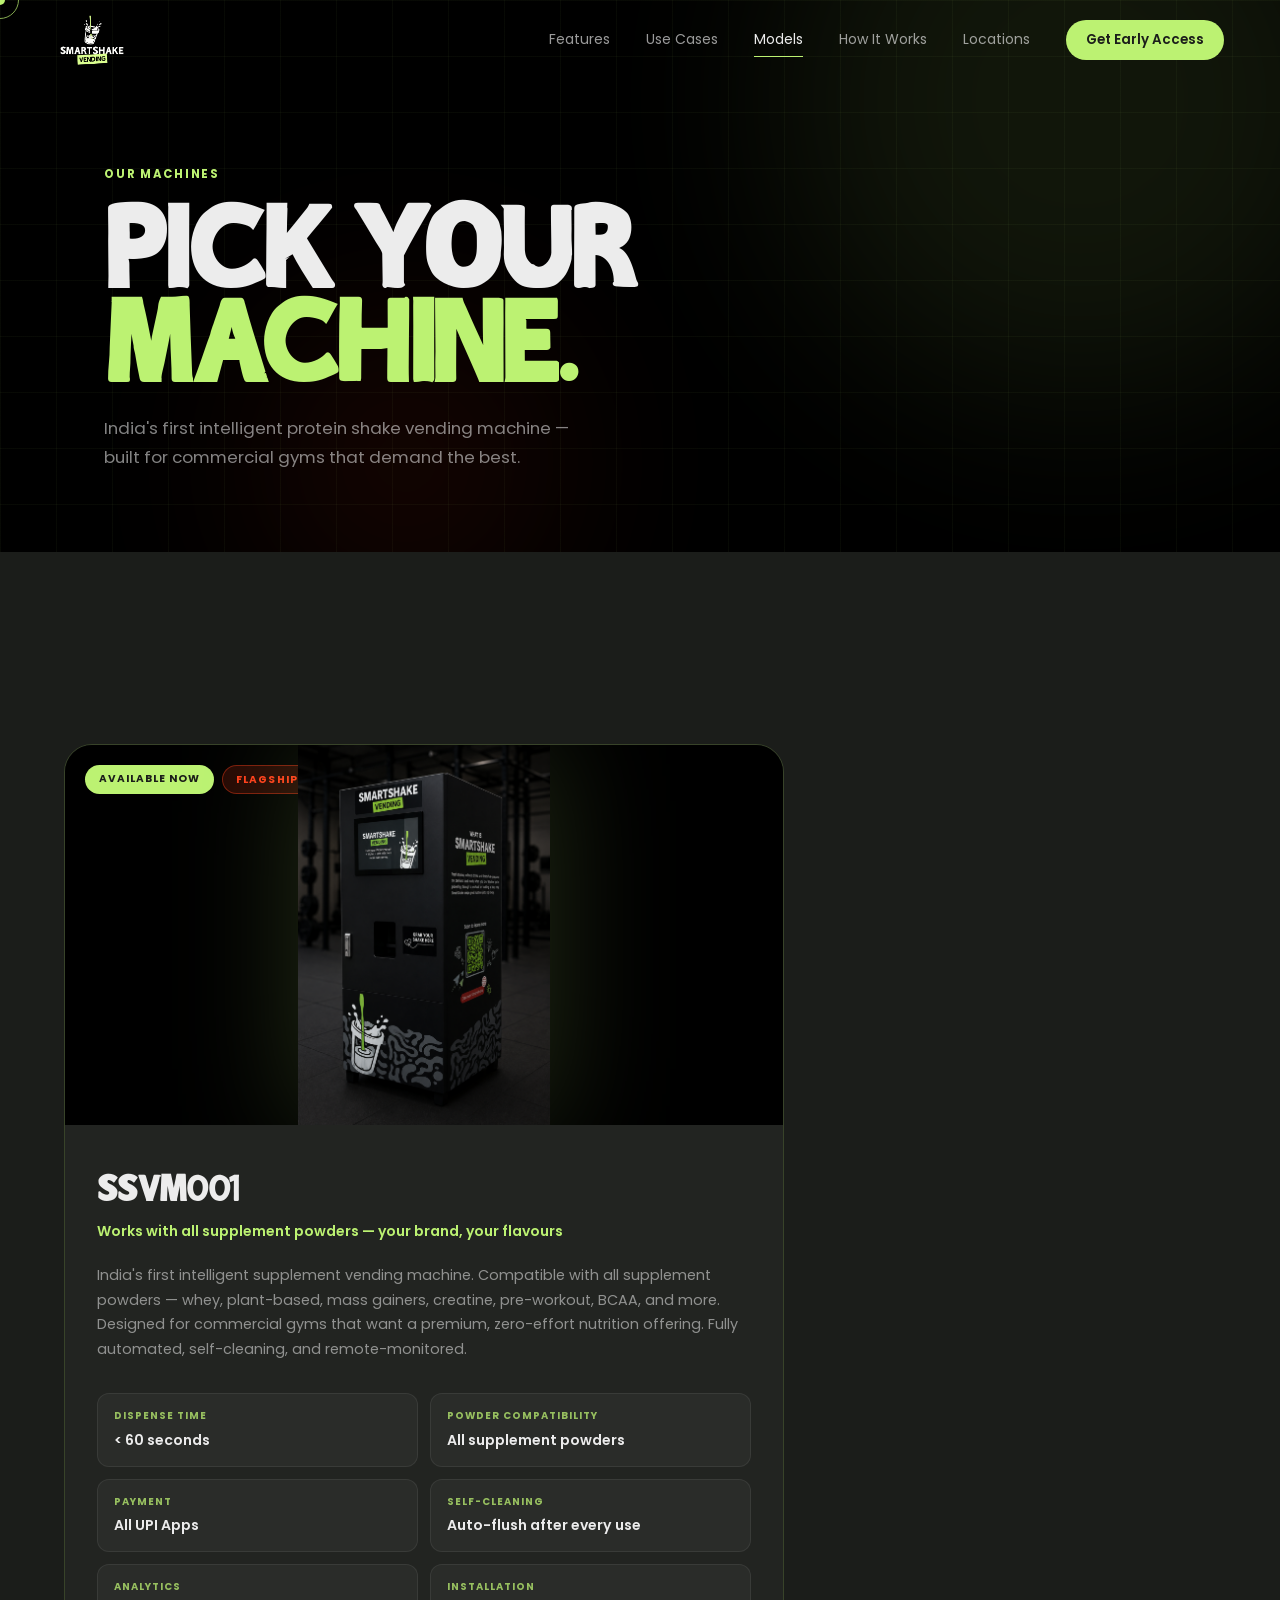
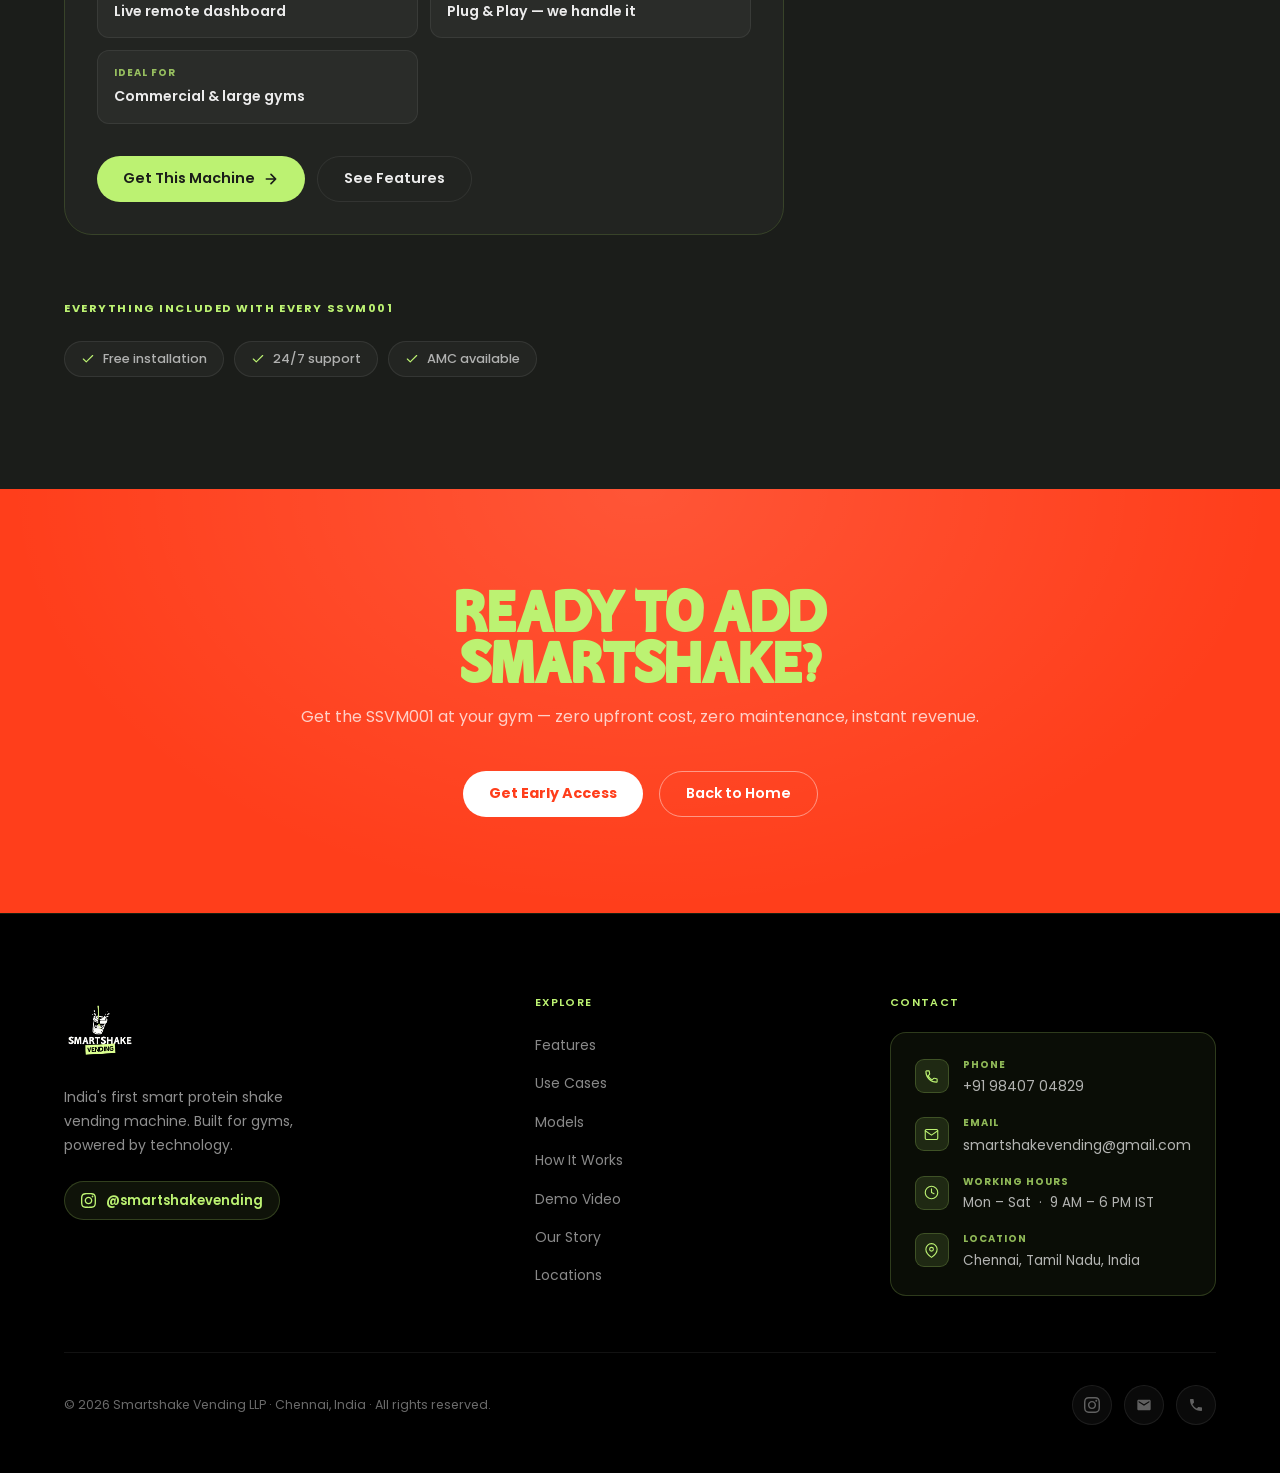
==== models.html @ d25fa091 "Changes: 1. Fixed all â€” errors 2. Added models.html 3. Added robots.txt 4. Added sitemap.xml 5. Ch" ====
<!DOCTYPE html>
<html lang="en">
<head>
  <meta charset="UTF-8">
  <meta name="viewport" content="width=device-width, initial-scale=1.0">

  <!-- ── Primary SEO ── -->
  <title>Protein Shake Vending Machine — SSVM001 | Smartshake Vending</title>
  <meta name="description" content="Meet the SSVM001 — Smartshake Vending's flagship protein shake vending machine. Full-featured, 200+ shakes/day, UPI cashless payment, IoT remote monitoring, built for gyms in India.">
  <meta name="keywords" content="protein shake vending machine India, SSVM001 vending machine, gym vending machine specifications, smart protein dispenser India, whey shake machine for gym, fitness vending machine price India, Smartshake Vending machine, SSVM001 Flagship">
  <meta name="author" content="Smartshake Vending LLP">
  <meta name="robots" content="index, follow">
  <link rel="canonical" href="https://www.smartshakevending.com/models.html">

  <!-- ── Geographic ── -->
  <meta name="geo.region" content="IN-TN">
  <meta name="geo.placename" content="Chennai, Tamil Nadu, India">

  <!-- ── Open Graph ── -->
  <meta property="og:type" content="website">
  <meta property="og:site_name" content="Smartshake Vending">
  <meta property="og:title" content="Protein Shake Vending Machine — SSVM001 | Smartshake Vending">
  <meta property="og:description" content="The SSVM001 — India's smartest protein shake vending machine built for gyms. UPI cashless, 60-second dispense, hygienic sealed system.">
  <meta property="og:url" content="https://www.smartshakevending.com/models.html">
  <meta property="og:image" content="https://www.smartshakevending.com/assets/og-cover.png">
  <meta property="og:locale" content="en_IN">

  <!-- ── Twitter / X Card ── -->
  <meta name="twitter:card" content="summary_large_image">
  <meta name="twitter:title" content="SSVM001 — Protein Shake Vending Machine | Smartshake Vending">
  <meta name="twitter:description" content="SSVM001 — India's smartest protein shake vending machine built for gyms. UPI cashless, 60-second dispense, zero upfront cost.">
  <meta name="twitter:image" content="https://www.smartshakevending.com/assets/og-cover.png">
  <meta name="twitter:site" content="@smartshakevending">

  <!-- ── Structured Data (JSON-LD) ── -->
  <script type="application/ld+json">
  {
    "@context": "https://schema.org",
    "@graph": [
      {
        "@type": "ItemList",
        "name": "Smartshake Vending Machine Models",
        "description": "Protein shake vending machine models available from Smartshake Vending for gyms across India.",
        "url": "https://www.smartshakevending.com/models.html",
        "itemListElement": [
          {
            "@type": "ListItem",
            "position": 1,
            "item": {
              "@type": "Product",
              "name": "SSVM001",
              "description": "India's most advanced protein shake vending machine. Dispenses 200+ fresh whey protein shakes per day in under 60 seconds. Touchscreen interface, UPI & card cashless payment, IoT remote monitoring, hygienic sealed system.",
              "brand": { "@type": "Brand", "name": "Smartshake Vending" },
              "category": "Gym Vending Machine",
              "offers": {
                "@type": "Offer",
                "availability": "https://schema.org/PreOrder",
                "areaServed": "IN"
              }
            }
          }
        ]
      },
      {
        "@type": "BreadcrumbList",
        "itemListElement": [
          {
            "@type": "ListItem",
            "position": 1,
            "name": "Home",
            "item": "https://www.smartshakevending.com/"
          },
          {
            "@type": "ListItem",
            "position": 2,
            "name": "Models",
            "item": "https://www.smartshakevending.com/models.html"
          }
        ]
      }
    ]
  }
  </script>

  <link rel="preconnect" href="https://fonts.googleapis.com">
  <link rel="preconnect" href="https://fonts.gstatic.com" crossorigin>
  <link href="https://fonts.googleapis.com/css2?family=Poppins:wght@400;600;700&display=swap" rel="stylesheet">

  <style>
    /* =========================================================
       TOKENS (same as index.html)
    ========================================================= */
    :root {
      --lime:     #bcf272;
      --lime-dk:  #83cd1d;
      --red:      #ff3e1b;
      --dark:     #1b1d1a;
      --black:    #000000;
      --light:    #ececec;
      --muted:    rgba(236,236,236,.55);
      --bdr:      rgba(255,255,255,.08);
      --bdr-lime: rgba(188,242,114,.18);
      --ease-out: cubic-bezier(0.16,1,0.3,1);
      --nav-h:    80px;
    }

    /* =========================================================
       RESET
    ========================================================= */
    *,*::before,*::after{margin:0;padding:0;box-sizing:border-box}
    html{scroll-behavior:smooth}
    body{
      background:var(--dark);color:var(--light);
      font-family:'Poppins',sans-serif;font-size:16px;line-height:1.65;
      overflow-x:hidden;-webkit-font-smoothing:antialiased;
    }
    @media(pointer:fine){body,a,button,[role="button"]{cursor:none}}
    img,video{display:block;max-width:100%}
    a{color:inherit;text-decoration:none}
    button{font-family:inherit;border:none}
    p{color:var(--muted);font-size:.95rem;line-height:1.7}

    @font-face{
      font-family:'Devotte';
      src:local('Devotte'),url('assets/Devotte.ttf') format('truetype');
      font-weight:normal;font-style:normal;font-display:swap;
    }

    /* =========================================================
       UTILITIES
    ========================================================= */
    .sr-only{position:absolute;width:1px;height:1px;padding:0;margin:-1px;overflow:hidden;clip:rect(0,0,0,0);white-space:nowrap;border:0}
    .wrap{max-width:1200px;margin:0 auto}
    .eyebrow{display:inline-block;font-size:.72rem;font-weight:700;letter-spacing:.16em;text-transform:uppercase;color:var(--lime);margin-bottom:.875rem}
    .h-hero{font-family:'Devotte','Poppins',sans-serif;font-size:clamp(3.5rem,8vw,7rem);font-weight:900;text-transform:uppercase;line-height:.92;letter-spacing:-.025em;margin-bottom:1.75rem}
    .h-section{font-family:'Devotte','Poppins',sans-serif;font-size:clamp(2rem,4vw,3.5rem);font-weight:900;text-transform:uppercase;line-height:1.0;letter-spacing:-.02em}

    /* =========================================================
       CURSOR
    ========================================================= */
    .c-dot,.c-ring{position:fixed;border-radius:50%;pointer-events:none;z-index:9999;will-change:transform}
    .c-dot{width:10px;height:10px;top:-5px;left:-5px;background:var(--lime);transition:width .2s,height .2s}
    .c-ring{width:38px;height:38px;top:-19px;left:-19px;border:1.5px solid var(--lime);opacity:.7;transition:width .3s var(--ease-out),height .3s var(--ease-out),border-color .3s}
    body.c-hover .c-dot{width:6px;height:6px}
    body.c-hover .c-ring{width:52px;height:52px;border-color:var(--red)}
    @media(pointer:coarse){.c-dot,.c-ring{display:none}}

    /* =========================================================
       BUTTONS
    ========================================================= */
    .btn{display:inline-flex;align-items:center;justify-content:center;gap:.5rem;min-height:44px;padding:.65rem 1.625rem;border-radius:100px;font-family:inherit;font-size:.9rem;font-weight:600;transition:all .25s var(--ease-out);white-space:nowrap}
    .btn-lime{background:var(--lime);color:var(--dark)}
    .btn-lime:hover{background:var(--lime-dk);transform:translateY(-2px);box-shadow:0 8px 28px rgba(188,242,114,.28)}
    .btn-outline{background:transparent;color:var(--light);border:1px solid var(--bdr)}
    .btn-outline:hover{border-color:var(--lime);color:var(--lime)}

    /* =========================================================
       SKIP LINK
    ========================================================= */
    .skip-link{position:fixed;top:-100px;left:1rem;z-index:10000;background:var(--lime);color:var(--dark);padding:.5rem 1rem;border-radius:100px;font-weight:600;transition:top .3s}
    .skip-link:focus{top:1rem}

    /* =========================================================
       NAV
    ========================================================= */
    .nav{position:fixed;inset:0 0 auto 0;z-index:1000;height:var(--nav-h);padding:0 3.5rem;display:flex;align-items:center;justify-content:space-between;transition:background .4s,border-color .4s;border-bottom:1px solid transparent}
    .nav.scrolled{background:rgba(27,29,26,.92);backdrop-filter:blur(24px);-webkit-backdrop-filter:blur(24px);border-color:var(--bdr)}
    .nav-logo{display:flex;align-items:center}
    .nav-logo img{height:72px;width:auto;mix-blend-mode:screen;filter:brightness(1.1)}
    .nav-links{display:flex;align-items:center;gap:2.25rem;list-style:none}
    .nav-links a{font-size:.875rem;font-weight:400;color:rgba(236,236,236,.65);padding:.5rem 0;position:relative;transition:color .25s}
    .nav-links a::after{content:'';position:absolute;bottom:0;left:0;right:0;height:1px;background:var(--lime);transform:scaleX(0);transform-origin:left;transition:transform .25s var(--ease-out)}
    .nav-links a:hover,.nav-links a.active{color:var(--light)}
    .nav-links a:hover::after,.nav-links a.active::after{transform:scaleX(1)}

    /* =========================================================
       HERO
    ========================================================= */
    .models-hero{
      min-height:52vh;padding-top:var(--nav-h);
      background:var(--black);
      position:relative;overflow:hidden;
      display:flex;align-items:center;
    }
    .models-hero::before{
      content:'';position:absolute;inset:0;pointer-events:none;
      background-image:
        linear-gradient(rgba(188,242,114,.04) 1px,transparent 1px),
        linear-gradient(90deg,rgba(188,242,114,.04) 1px,transparent 1px);
      background-size:56px 56px;
    }
    .mhero-blob{
      position:absolute;border-radius:50%;filter:blur(100px);opacity:.09;pointer-events:none;
    }
    .mhero-blob-1{width:600px;height:600px;background:var(--lime);top:-200px;right:-100px}
    .mhero-blob-2{width:300px;height:300px;background:var(--red);bottom:-60px;left:20%}
    .mhero-inner{
      position:relative;z-index:2;max-width:1200px;margin:0 auto;width:100%;
      padding:5rem 4rem;
    }
    .mhero-inner .h-hero .l1{color:var(--light);display:block}
    .mhero-inner .h-hero .l2{color:var(--lime);display:block}
    .mhero-sub{font-size:1.05rem;color:var(--muted);max-width:480px;margin-top:1rem}

    /* =========================================================
       MODELS GRID
    ========================================================= */
    .s-models{background:var(--dark);padding:7rem 4rem}
    .models-grid{
      display:grid;grid-template-columns:1fr;
      gap:2rem;margin-top:5rem;align-items:start;
      max-width:720px;
    }

    /* ── Active model card ── */
    .model-card{
      border-radius:28px;overflow:hidden;
      border:1px solid var(--bdr-lime);
      transition:transform .35s var(--ease-out),box-shadow .35s;
      will-change:transform;
    }
    .model-card:hover{transform:translateY(-8px);box-shadow:0 32px 80px rgba(0,0,0,.55)}

    .model-card-img{
      background:var(--black);
      display:flex;align-items:flex-end;justify-content:center;
      height:380px;overflow:hidden;position:relative;
    }
    .model-card-img img{
      height:100%;width:auto;object-fit:contain;
      filter:drop-shadow(0 0 60px rgba(188,242,114,.18));
    }
    .model-card-badge-wrap{
      position:absolute;top:1.25rem;left:1.25rem;
      display:flex;gap:.5rem;flex-wrap:wrap;
    }
    .mc-badge{
      font-size:.65rem;font-weight:700;letter-spacing:.1em;text-transform:uppercase;
      border-radius:100px;padding:.3rem .85rem;
    }
    .mc-badge-live{background:var(--lime);color:var(--dark)}
    .mc-badge-flagship{background:rgba(255,62,27,.15);border:1px solid rgba(255,62,27,.4);color:var(--red)}

    .model-card-body{background:rgba(255,255,255,.03);padding:2.25rem 2rem 2rem}
    .model-name{font-family:'Devotte','Poppins',sans-serif;font-size:2rem;font-weight:900;text-transform:uppercase;letter-spacing:-.02em;color:var(--light);margin-bottom:.4rem}
    .model-tagline{font-size:.875rem;color:var(--lime);font-weight:600;margin-bottom:1.25rem}
    .model-desc{font-size:.9rem;color:var(--muted);line-height:1.7;margin-bottom:2rem}

    .spec-grid{display:grid;grid-template-columns:1fr 1fr;gap:.75rem;margin-bottom:2rem}
    .spec-item{
      background:rgba(255,255,255,.04);border:1px solid rgba(255,255,255,.07);
      border-radius:12px;padding:.875rem 1rem;
    }
    .spec-label{font-size:.62rem;font-weight:700;letter-spacing:.1em;text-transform:uppercase;color:var(--lime);margin-bottom:.25rem;opacity:.75}
    .spec-val{font-size:.88rem;font-weight:600;color:var(--light)}

    .model-card-cta{display:flex;gap:.75rem;flex-wrap:wrap}

    /* ── Coming Soon card ── */
    .model-card-soon{
      border-radius:28px;overflow:hidden;
      border:1px solid rgba(255,255,255,.07);
      position:relative;
    }
    .model-card-soon::before{
      content:'COMING SOON';
      position:absolute;top:50%;left:50%;
      transform:translate(-50%,-50%) rotate(-12deg);
      font-family:'Devotte','Poppins',sans-serif;
      font-size:clamp(1.8rem,4vw,3rem);
      font-weight:900;text-transform:uppercase;
      letter-spacing:.08em;
      color:var(--lime);
      opacity:.22;
      pointer-events:none;
      z-index:2;
      white-space:nowrap;
    }

    .model-card-soon .model-card-img{
      background:var(--black);
      filter:grayscale(.85) brightness(.5);
      opacity:.55;
    }
    .model-card-soon .model-card-body{
      background:rgba(0,0,0,.5);
      backdrop-filter:blur(0);
      filter:brightness(.7);
    }

    .soon-pill{
      display:inline-flex;align-items:center;gap:.5rem;
      background:rgba(188,242,114,.06);border:1px solid rgba(188,242,114,.15);
      border-radius:100px;padding:.35rem 1rem;
      font-size:.72rem;font-weight:700;letter-spacing:.1em;text-transform:uppercase;
      color:var(--lime);margin-bottom:1.25rem;
    }
    .soon-dot{width:6px;height:6px;border-radius:50%;background:var(--lime);animation:bdPulse 2s ease-in-out infinite}
    @keyframes bdPulse{0%,100%{opacity:1;transform:scale(1)}50%{opacity:.3;transform:scale(1.6)}}

    /* ── Feature pills row under grid ── */
    .model-features{margin-top:4rem}
    .model-features-hd{font-size:.7rem;font-weight:700;letter-spacing:.14em;text-transform:uppercase;color:var(--lime);margin-bottom:1.5rem}
    .feature-pills{display:flex;flex-wrap:wrap;gap:.625rem}
    .fpill{
      display:inline-flex;align-items:center;gap:.5rem;
      background:rgba(255,255,255,.04);border:1px solid rgba(255,255,255,.08);
      border-radius:100px;padding:.4rem 1rem;
      font-size:.8rem;color:rgba(236,236,236,.7);font-weight:500;
    }
    .fpill svg{width:14px;height:14px;stroke:var(--lime);fill:none;stroke-width:2;stroke-linecap:round;stroke-linejoin:round;flex-shrink:0}

    /* =========================================================
       COMPARISON TABLE
    ========================================================= */
    .s-compare{background:var(--black);padding:7rem 4rem}
    .compare-hd{margin-bottom:4rem}
    .compare-hd .h-section{margin-top:.5rem;margin-bottom:1rem}

    .compare-table{width:100%;border-collapse:collapse}
    .compare-table th,.compare-table td{
      padding:1.1rem 1.5rem;text-align:left;
      border-bottom:1px solid rgba(255,255,255,.06);
      font-size:.875rem;
    }
    .compare-table thead th{
      font-size:.65rem;font-weight:700;letter-spacing:.12em;text-transform:uppercase;
      color:rgba(236,236,236,.35);padding-bottom:1rem;
    }
    .compare-table thead th:first-child{color:rgba(236,236,236,.35)}
    .compare-table thead th.th-ssvm{color:var(--lime)}
    .compare-table thead th.th-soon{color:rgba(236,236,236,.22)}
    .compare-table tbody td:first-child{color:rgba(236,236,236,.5);font-weight:500}
    .compare-table tbody td.td-ssvm{color:var(--light);font-weight:600}
    .compare-table tbody td.td-soon{color:rgba(236,236,236,.25);font-style:italic}
    .compare-table tbody tr:last-child td{border-bottom:none}
    .check-icon{color:var(--lime);display:inline-flex;vertical-align:middle}
    .check-icon svg{width:16px;height:16px;stroke:currentColor;fill:none;stroke-width:2.5;stroke-linecap:round;stroke-linejoin:round}
    .dash{color:rgba(236,236,236,.2)}

    /* =========================================================
       CTA STRIP
    ========================================================= */
    .s-cta-strip{
      background:var(--red);padding:6rem 4rem;text-align:center;
      position:relative;overflow:hidden;
    }
    .s-cta-strip::before{content:'';position:absolute;inset:0;background:radial-gradient(ellipse at 50% 0%,rgba(255,255,255,.12),transparent 70%);pointer-events:none}
    .s-cta-strip .h-section{color:var(--lime);margin-bottom:1rem;position:relative}
    .s-cta-strip p{font-size:1rem;color:rgba(255,255,255,.75);margin-bottom:2.5rem;position:relative}
    .cta-actions{display:flex;gap:1rem;justify-content:center;flex-wrap:wrap;position:relative}
    .btn-white{background:#fff;color:var(--red);font-weight:700}
    .btn-white:hover{background:var(--lime);color:var(--dark);transform:translateY(-2px);box-shadow:0 8px 28px rgba(0,0,0,.25)}
    .btn-outline-white{background:transparent;color:#fff;border:1.5px solid rgba(255,255,255,.45)}
    .btn-outline-white:hover{border-color:#fff;background:rgba(255,255,255,.08)}

    /* =========================================================
       FOOTER
    ========================================================= */
    footer{background:var(--black);padding:5rem 4rem 3rem;border-top:1px solid rgba(188,242,114,.12)}
    .footer-top{display:grid;grid-template-columns:1.4fr 1fr 1fr;gap:4rem;padding-bottom:3.5rem;border-bottom:1px solid rgba(255,255,255,.07);max-width:1200px;margin:0 auto}
    .ft-brand img{height:72px;margin-bottom:1.25rem;mix-blend-mode:screen;filter:brightness(1.1)}
    .ft-brand p{font-size:.875rem;color:rgba(236,236,236,.6);line-height:1.7;max-width:260px;margin:0 0 1.5rem}
    .ft-instagram{display:inline-flex;align-items:center;gap:.625rem;background:rgba(188,242,114,.08);border:1px solid rgba(188,242,114,.2);border-radius:100px;padding:.45rem 1rem;font-size:.82rem;font-weight:600;color:var(--lime);transition:background .25s,border-color .25s;width:fit-content}
    .ft-instagram:hover{background:rgba(188,242,114,.15);border-color:var(--lime)}
    .ft-instagram svg{width:15px;height:15px;fill:var(--lime);flex-shrink:0}
    .ft-col h4{font-size:.68rem;font-weight:600;letter-spacing:.12em;text-transform:uppercase;color:var(--lime);margin-bottom:1.25rem}
    .ft-col ul{list-style:none;display:flex;flex-direction:column;gap:.75rem}
    .ft-col a{font-size:.875rem;color:rgba(236,236,236,.58);transition:color .25s}
    .ft-col a:hover{color:var(--lime)}
    .ft-contact-block{background:rgba(188,242,114,.05);border:1px solid rgba(188,242,114,.2);border-radius:16px;padding:1.5rem;display:flex;flex-direction:column;gap:1.125rem}
    .ft-contact-row{display:flex;align-items:flex-start;gap:.875rem}
    .ft-contact-icon{width:34px;height:34px;min-width:34px;border-radius:9px;background:rgba(188,242,114,.12);border:1px solid rgba(188,242,114,.2);display:flex;align-items:center;justify-content:center;color:var(--lime);margin-top:2px;flex-shrink:0}
    .ft-contact-icon svg{width:15px;height:15px;stroke:currentColor;fill:none;stroke-width:1.75;stroke-linecap:round;stroke-linejoin:round}
    .ft-contact-label{font-size:.62rem;font-weight:700;letter-spacing:.1em;text-transform:uppercase;color:var(--lime);margin-bottom:.15rem;opacity:.75}
    .ft-contact-val{font-size:.84rem;color:rgba(236,236,236,.75);line-height:1.5;margin:0}
    .ft-contact-val a{color:rgba(236,236,236,.75);transition:color .2s}
    .ft-contact-val a:hover{color:var(--lime)}
    .footer-btm{padding-top:2rem;display:flex;justify-content:space-between;align-items:center;gap:1rem;max-width:1200px;margin:0 auto}
    .ft-copy{font-size:.78rem;color:rgba(236,236,236,.45)}
    .socials{display:flex;gap:.75rem}
    .soc-btn{width:40px;height:40px;border-radius:50%;background:rgba(255,255,255,.04);border:1px solid rgba(255,255,255,.08);display:flex;align-items:center;justify-content:center;color:rgba(236,236,236,.38);transition:all .25s}
    .soc-btn:hover{background:var(--lime);color:var(--dark);border-color:var(--lime)}
    .soc-btn svg{width:16px;height:16px;fill:currentColor}

    /* =========================================================
       SCROLL REVEAL
    ========================================================= */
    .reveal{opacity:0;transform:translateY(32px);transition:opacity .65s var(--ease-out),transform .65s var(--ease-out)}
    .reveal.vis{opacity:1;transform:translateY(0)}
    @media(prefers-reduced-motion:reduce){*{animation-duration:.01ms!important;transition-duration:.01ms!important}.reveal{transition:none}}

    /* =========================================================
       RESPONSIVE
    ========================================================= */
    @media(max-width:1100px){
      .nav{padding:0 2rem}
      .mhero-inner,.s-models,.s-compare,.s-cta-strip,footer{padding-left:2rem;padding-right:2rem}
      .footer-top{grid-template-columns:1fr 1fr}
    }
    @media(max-width:900px){
      .models-grid{grid-template-columns:1fr}
      .compare-table{display:block;overflow-x:auto}
    }
    @media(max-width:768px){
      :root{--nav-h:68px}
      .nav-links{display:none}
      .mhero-inner,.s-models,.s-compare,.s-cta-strip{padding:5rem 1.5rem}
      footer{padding:4rem 1.5rem 2.5rem}
      .footer-top{grid-template-columns:1fr}
      .footer-btm{flex-direction:column;align-items:flex-start;gap:1.5rem}
      .spec-grid{grid-template-columns:1fr}
      .model-card-img{height:280px}
    }
  </style>
</head>
<body>

  <a href="#main" class="skip-link">Skip to main content</a>
  <div class="c-dot" id="cDot" aria-hidden="true"></div>
  <div class="c-ring" id="cRing" aria-hidden="true"></div>

  <!-- NAV -->
  <header>
    <nav class="nav" id="nav" aria-label="Main navigation">
      <a href="index.html" class="nav-logo" aria-label="Smartshake Vending home">
        <img src="assets/logo2.png" alt="Smartshake Vending">
      </a>
      <ul class="nav-links">
        <li><a href="index.html#features">Features</a></li>
        <li><a href="index.html#usecases">Use Cases</a></li>
        <li><a href="models.html" class="active">Models</a></li>
        <li><a href="index.html#how">How It Works</a></li>
        <li><a href="index.html#locations">Locations</a></li>
        <li>
          <a href="index.html#contact">
            <button class="btn btn-lime" style="font-size:.84rem;padding:.5rem 1.25rem;min-height:40px">Get Early Access</button>
          </a>
        </li>
      </ul>
    </nav>
  </header>

  <main id="main">

    <!-- HERO -->
    <section class="models-hero" aria-label="Models hero">
      <div class="mhero-blob mhero-blob-1" aria-hidden="true"></div>
      <div class="mhero-blob mhero-blob-2" aria-hidden="true"></div>
      <div class="mhero-inner">
        <span class="eyebrow">Our Machines</span>
        <h1 class="h-hero">
          <span class="l1">PICK YOUR</span>
          <span class="l2">MACHINE.</span>
        </h1>
        <p class="mhero-sub">India's first intelligent protein shake vending machine — built for commercial gyms that demand the best.</p>
      </div>
    </section>

    <!-- MODELS GRID -->
    <section class="s-models" id="models" aria-label="Product models">
      <div class="wrap">
        <div class="models-grid">

          <!-- ── SSVM001 — Flagship ── -->
          <article class="model-card reveal" aria-label="SSVM001 Flagship model">
            <div class="model-card-img">
              <div class="model-card-badge-wrap">
                <span class="mc-badge mc-badge-live">Available Now</span>
                <span class="mc-badge mc-badge-flagship">Flagship</span>
              </div>
              <img src="assets/machine.png" alt="SSVM001 Smartshake Vending Machine">
            </div>
            <div class="model-card-body">
              <div class="model-name">SSVM001</div>
              <div class="model-tagline">Works with all supplement powders — your brand, your flavours</div>
              <p class="model-desc">
                India's first intelligent supplement vending machine. Compatible with all supplement powders — whey, plant-based, mass gainers, creatine, pre-workout, BCAA, and more. Designed for commercial gyms that want a premium, zero-effort nutrition offering. Fully automated, self-cleaning, and remote-monitored.
              </p>

              <div class="spec-grid">
                <div class="spec-item">
                  <div class="spec-label">Dispense Time</div>
                  <div class="spec-val">&lt; 60 seconds</div>
                </div>
                <div class="spec-item">
                  <div class="spec-label">Powder Compatibility</div>
                  <div class="spec-val">All supplement powders</div>
                </div>
                <div class="spec-item">
                  <div class="spec-label">Payment</div>
                  <div class="spec-val">All UPI Apps</div>
                </div>
                <div class="spec-item">
                  <div class="spec-label">Self-Cleaning</div>
                  <div class="spec-val">Auto-flush after every use</div>
                </div>
                <div class="spec-item">
                  <div class="spec-label">Analytics</div>
                  <div class="spec-val">Live remote dashboard</div>
                </div>
                <div class="spec-item">
                  <div class="spec-label">Installation</div>
                  <div class="spec-val">Plug &amp; Play — we handle it</div>
                </div>
                <div class="spec-item">
                  <div class="spec-label">Ideal For</div>
                  <div class="spec-val">Commercial &amp; large gyms</div>
                </div>
              </div>

              <div class="model-card-cta">
                <a href="index.html#contact" class="btn btn-lime">
                  Get This Machine
                  <svg width="16" height="16" viewBox="0 0 24 24" fill="none" stroke="currentColor" stroke-width="2.5" stroke-linecap="round" stroke-linejoin="round" aria-hidden="true"><path d="M5 12h14M12 5l7 7-7 7"/></svg>
                </a>
                <a href="index.html#features" class="btn btn-outline">See Features</a>
              </div>
            </div>
          </article>


        </div><!-- /.models-grid -->

        <!-- Feature pills -->
        <div class="model-features reveal">
          <div class="model-features-hd">Everything included with every SSVM001</div>
          <div class="feature-pills">
            <span class="fpill"><svg viewBox="0 0 24 24"><polyline points="20 6 9 17 4 12"/></svg>Free installation</span>
            <span class="fpill"><svg viewBox="0 0 24 24"><polyline points="20 6 9 17 4 12"/></svg>24/7 support</span>
            <span class="fpill"><svg viewBox="0 0 24 24"><polyline points="20 6 9 17 4 12"/></svg>AMC available</span>
          </div>
        </div>
      </div>
    </section>

    <!-- CTA -->
    <section class="s-cta-strip">
      <h2 class="h-section">READY TO ADD<br>SMARTSHAKE?</h2>
      <p>Get the SSVM001 at your gym — zero upfront cost, zero maintenance, instant revenue.</p>
      <div class="cta-actions">
        <a href="index.html#contact" class="btn btn-white">Get Early Access</a>
        <a href="index.html" class="btn btn-outline-white">Back to Home</a>
      </div>
    </section>

  </main>

  <!-- FOOTER -->
  <footer>
    <div class="footer-top">

      <div class="ft-brand">
        <img src="assets/logo2.png" alt="Smartshake Vending">
        <p>India's first smart protein shake vending machine. Built for gyms, powered by technology.</p>
        <a href="https://instagram.com/smartshakevending" target="_blank" rel="noopener" class="ft-instagram">
          <svg viewBox="0 0 24 24" aria-hidden="true"><path d="M12 2.163c3.204 0 3.584.012 4.85.07 3.252.148 4.771 1.691 4.919 4.919.058 1.265.069 1.645.069 4.849 0 3.205-.012 3.584-.069 4.849-.149 3.225-1.664 4.771-4.919 4.919-1.266.058-1.644.07-4.85.07-3.204 0-3.584-.012-4.849-.07-3.26-.149-4.771-1.699-4.919-4.92-.058-1.265-.07-1.644-.07-4.849 0-3.204.013-3.583.07-4.849.149-3.227 1.664-4.771 4.919-4.919 1.266-.057 1.645-.069 4.849-.069zm0-2.163c-3.259 0-3.667.014-4.947.072-4.358.2-6.78 2.618-6.98 6.98-.059 1.281-.073 1.689-.073 4.948 0 3.259.014 3.668.072 4.948.2 4.358 2.618 6.78 6.98 6.98 1.281.058 1.689.072 4.948.072 3.259 0 3.668-.014 4.948-.072 4.354-.2 6.782-2.618 6.979-6.98.059-1.28.073-1.689.073-4.948 0-3.259-.014-3.667-.072-4.947-.196-4.354-2.617-6.78-6.979-6.98-1.281-.059-1.69-.073-4.949-.073zm0 5.838c-3.403 0-6.162 2.759-6.162 6.162s2.759 6.163 6.162 6.163 6.162-2.759 6.162-6.163c0-3.403-2.759-6.162-6.162-6.162zm0 10.162c-2.209 0-4-1.79-4-4 0-2.209 1.791-4 4-4s4 1.791 4 4c0 2.21-1.791 4-4 4zm6.406-11.845c-.796 0-1.441.645-1.441 1.44s.645 1.44 1.441 1.44c.795 0 1.439-.645 1.439-1.44s-.644-1.44-1.439-1.44z"/></svg>
          @smartshakevending
        </a>
      </div>

      <div class="ft-col">
        <h4>Explore</h4>
        <ul>
          <li><a href="index.html#features">Features</a></li>
          <li><a href="index.html#usecases">Use Cases</a></li>
          <li><a href="models.html">Models</a></li>
          <li><a href="index.html#how">How It Works</a></li>
          <li><a href="index.html#demo">Demo Video</a></li>
          <li><a href="index.html#journey">Our Story</a></li>
          <li><a href="index.html#locations">Locations</a></li>
        </ul>
      </div>

      <div class="ft-col">
        <h4>Contact</h4>
        <div class="ft-contact-block">
          <div class="ft-contact-row">
            <div class="ft-contact-icon" aria-hidden="true">
              <svg viewBox="0 0 24 24"><path d="M6.62 10.79c1.44 2.83 3.76 5.14 6.59 6.59l2.2-2.2c.27-.27.67-.36 1.02-.24 1.12.37 2.33.57 3.57.57.55 0 1 .45 1 1V20c0 .55-.45 1-1 1-9.39 0-17-7.61-17-17 0-.55.45-1 1-1h3.5c.55 0 1 .45 1 1 0 1.25.2 2.45.57 3.57.11.35.03.74-.25 1.02l-2.2 2.2z"/></svg>
            </div>
            <div>
              <p class="ft-contact-label">Phone</p>
              <p class="ft-contact-val"><a href="tel:+919840704829">+91 98407 04829</a></p>
            </div>
          </div>
          <div class="ft-contact-row">
            <div class="ft-contact-icon" aria-hidden="true">
              <svg viewBox="0 0 24 24"><path d="M4 4h16c1.1 0 2 .9 2 2v12c0 1.1-.9 2-2 2H4c-1.1 0-2-.9-2-2V6c0-1.1.9-2 2-2z"/><polyline points="22,6 12,13 2,6"/></svg>
            </div>
            <div>
              <p class="ft-contact-label">Email</p>
              <p class="ft-contact-val"><a href="mailto:smartshakevending@gmail.com">smartshakevending@gmail.com</a></p>
            </div>
          </div>
          <div class="ft-contact-row">
            <div class="ft-contact-icon" aria-hidden="true">
              <svg viewBox="0 0 24 24"><circle cx="12" cy="12" r="10"/><polyline points="12 6 12 12 16 14"/></svg>
            </div>
            <div>
              <p class="ft-contact-label">Working Hours</p>
              <p class="ft-contact-val">Mon – Sat &nbsp;·&nbsp; 9 AM – 6 PM IST</p>
            </div>
          </div>
          <div class="ft-contact-row">
            <div class="ft-contact-icon" aria-hidden="true">
              <svg viewBox="0 0 24 24"><path d="M21 10c0 7-9 13-9 13s-9-6-9-13a9 9 0 0 1 18 0z"/><circle cx="12" cy="10" r="3"/></svg>
            </div>
            <div>
              <p class="ft-contact-label">Location</p>
              <p class="ft-contact-val">Chennai, Tamil Nadu, India</p>
            </div>
          </div>
        </div>
      </div>

    </div>

    <div class="footer-btm">
      <p class="ft-copy">© 2026 Smartshake Vending LLP · Chennai, India · All rights reserved.</p>
      <div class="socials">
        <a href="https://instagram.com/smartshakevending" target="_blank" rel="noopener" class="soc-btn" aria-label="Instagram">
          <svg viewBox="0 0 24 24"><path d="M12 2.163c3.204 0 3.584.012 4.85.07 3.252.148 4.771 1.691 4.919 4.919.058 1.265.069 1.645.069 4.849 0 3.205-.012 3.584-.069 4.849-.149 3.225-1.664 4.771-4.919 4.919-1.266.058-1.644.07-4.85.07-3.204 0-3.584-.012-4.849-.07-3.26-.149-4.771-1.699-4.919-4.92-.058-1.265-.07-1.644-.07-4.849 0-3.204.013-3.583.07-4.849.149-3.227 1.664-4.771 4.919-4.919 1.266-.057 1.645-.069 4.849-.069zm0-2.163c-3.259 0-3.667.014-4.947.072-4.358.2-6.78 2.618-6.98 6.98-.059 1.281-.073 1.689-.073 4.948 0 3.259.014 3.668.072 4.948.2 4.358 2.618 6.78 6.98 6.98 1.281.058 1.689.072 4.948.072 3.259 0 3.668-.014 4.948-.072 4.354-.2 6.782-2.618 6.979-6.98.059-1.28.073-1.689.073-4.948 0-3.259-.014-3.667-.072-4.947-.196-4.354-2.617-6.78-6.979-6.98-1.281-.059-1.69-.073-4.949-.073zm0 5.838c-3.403 0-6.162 2.759-6.162 6.162s2.759 6.163 6.162 6.163 6.162-2.759 6.162-6.163c0-3.403-2.759-6.162-6.162-6.162zm0 10.162c-2.209 0-4-1.79-4-4 0-2.209 1.791-4 4-4s4 1.791 4 4c0 2.21-1.791 4-4 4zm6.406-11.845c-.796 0-1.441.645-1.441 1.44s.645 1.44 1.441 1.44c.795 0 1.439-.645 1.439-1.44s-.644-1.44-1.439-1.44z"/></svg>
        </a>
        <a href="mailto:smartshakevending@gmail.com" class="soc-btn" aria-label="Email">
          <svg viewBox="0 0 24 24"><path d="M20 4H4c-1.1 0-2 .9-2 2v12c0 1.1.9 2 2 2h16c1.1 0 2-.9 2-2V6c0-1.1-.9-2-2-2zm0 4l-8 5-8-5V6l8 5 8-5v2z"/></svg>
        </a>
        <a href="tel:+919840704829" class="soc-btn" aria-label="Call">
          <svg viewBox="0 0 24 24"><path d="M6.62 10.79c1.44 2.83 3.76 5.14 6.59 6.59l2.2-2.2c.27-.27.67-.36 1.02-.24 1.12.37 2.33.57 3.57.57.55 0 1 .45 1 1V20c0 .55-.45 1-1 1-9.39 0-17-7.61-17-17 0-.55.45-1 1-1h3.5c.55 0 1 .45 1 1 0 1.25.2 2.45.57 3.57.11.35.03.74-.25 1.02l-2.2 2.2z"/></svg>
        </a>
      </div>
    </div>
  </footer>

  <script>
  'use strict';

  /* Cursor */
  (function(){
    const dot=document.getElementById('cDot'),ring=document.getElementById('cRing');
    if(!dot||!ring)return;
    let mx=0,my=0,rx=0,ry=0;
    document.addEventListener('mousemove',e=>{mx=e.clientX;my=e.clientY;dot.style.transform=`translate(${mx}px,${my}px)`;});
    (function loop(){rx+=(mx-rx)*.12;ry+=(my-ry)*.12;ring.style.transform=`translate(${rx}px,${ry}px)`;requestAnimationFrame(loop);})();
    document.querySelectorAll('a,button,[role="button"],.model-card').forEach(el=>{
      el.addEventListener('mouseenter',()=>document.body.classList.add('c-hover'));
      el.addEventListener('mouseleave',()=>document.body.classList.remove('c-hover'));
    });
  })();

  /* Navbar scroll */
  (function(){
    const nav=document.getElementById('nav');
    let t=false;
    window.addEventListener('scroll',()=>{
      if(t)return;t=true;
      requestAnimationFrame(()=>{nav.classList.toggle('scrolled',window.scrollY>40);t=false;});
    },{passive:true});
  })();

  /* Scroll reveal */
  (function(){
    const obs=new IntersectionObserver(entries=>{
      entries.forEach(entry=>{
        if(!entry.isIntersecting)return;
        const siblings=[...entry.target.parentElement.querySelectorAll('.reveal:not(.vis)')];
        const idx=siblings.indexOf(entry.target);
        setTimeout(()=>entry.target.classList.add('vis'),Math.min(idx*80,280));
        obs.unobserve(entry.target);
      });
    },{threshold:0.08,rootMargin:'0px 0px -40px 0px'});
    document.querySelectorAll('.reveal').forEach(el=>obs.observe(el));
  })();
  </script>

</body>
</html>
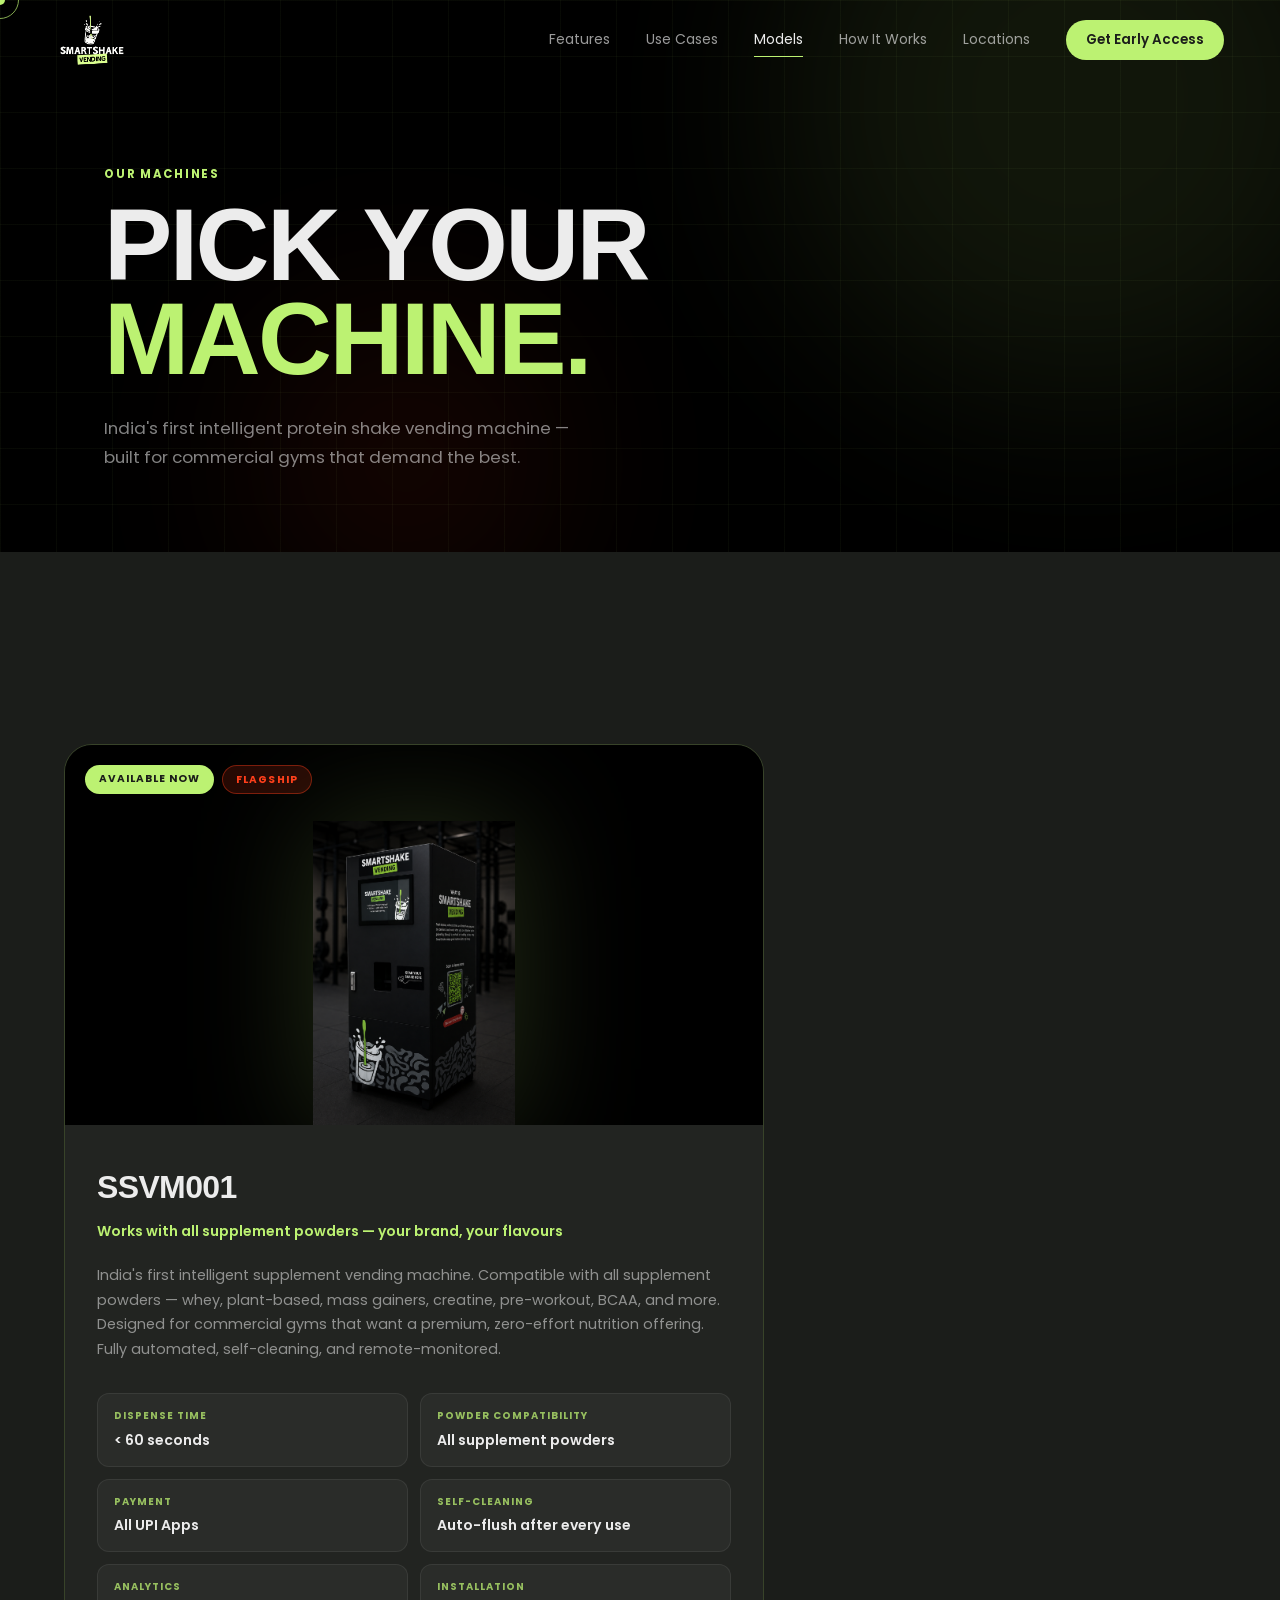
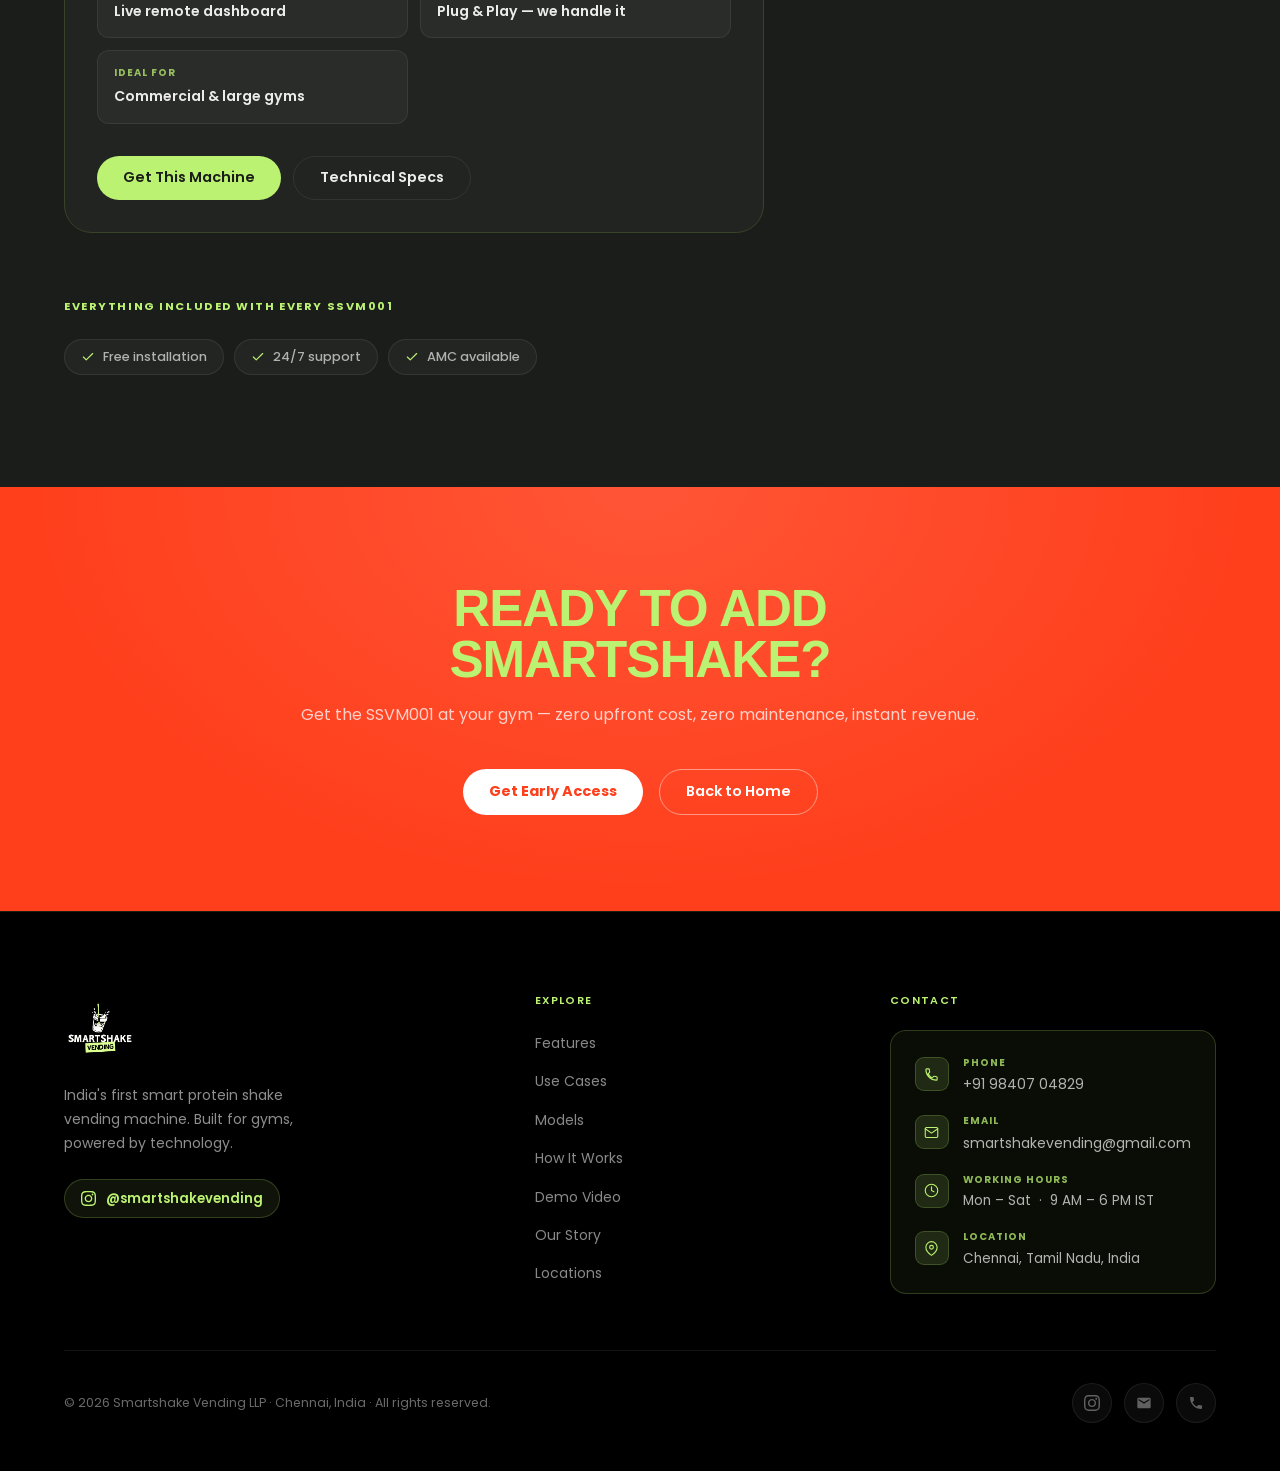
==== commit c25afe43: "Changes: 1. Added technical specifications section to the models.html page. 2. Created a new CSS fil" ====
--- a/models.html
+++ b/models.html
@@ -86,333 +86,7 @@
   <link rel="preconnect" href="https://fonts.gstatic.com" crossorigin>
   <link href="https://fonts.googleapis.com/css2?family=Poppins:wght@400;600;700&display=swap" rel="stylesheet">
 
-  <style>
-    /* =========================================================
-       TOKENS (same as index.html)
-    ========================================================= */
-    :root {
-      --lime:     #bcf272;
-      --lime-dk:  #83cd1d;
-      --red:      #ff3e1b;
-      --dark:     #1b1d1a;
-      --black:    #000000;
-      --light:    #ececec;
-      --muted:    rgba(236,236,236,.55);
-      --bdr:      rgba(255,255,255,.08);
-      --bdr-lime: rgba(188,242,114,.18);
-      --ease-out: cubic-bezier(0.16,1,0.3,1);
-      --nav-h:    80px;
-    }
-
-    /* =========================================================
-       RESET
-    ========================================================= */
-    *,*::before,*::after{margin:0;padding:0;box-sizing:border-box}
-    html{scroll-behavior:smooth}
-    body{
-      background:var(--dark);color:var(--light);
-      font-family:'Poppins',sans-serif;font-size:16px;line-height:1.65;
-      overflow-x:hidden;-webkit-font-smoothing:antialiased;
-    }
-    @media(pointer:fine){body,a,button,[role="button"]{cursor:none}}
-    img,video{display:block;max-width:100%}
-    a{color:inherit;text-decoration:none}
-    button{font-family:inherit;border:none}
-    p{color:var(--muted);font-size:.95rem;line-height:1.7}
-
-    @font-face{
-      font-family:'Devotte';
-      src:local('Devotte'),url('assets/Devotte.ttf') format('truetype');
-      font-weight:normal;font-style:normal;font-display:swap;
-    }
-
-    /* =========================================================
-       UTILITIES
-    ========================================================= */
-    .sr-only{position:absolute;width:1px;height:1px;padding:0;margin:-1px;overflow:hidden;clip:rect(0,0,0,0);white-space:nowrap;border:0}
-    .wrap{max-width:1200px;margin:0 auto}
-    .eyebrow{display:inline-block;font-size:.72rem;font-weight:700;letter-spacing:.16em;text-transform:uppercase;color:var(--lime);margin-bottom:.875rem}
-    .h-hero{font-family:'Devotte','Poppins',sans-serif;font-size:clamp(3.5rem,8vw,7rem);font-weight:900;text-transform:uppercase;line-height:.92;letter-spacing:-.025em;margin-bottom:1.75rem}
-    .h-section{font-family:'Devotte','Poppins',sans-serif;font-size:clamp(2rem,4vw,3.5rem);font-weight:900;text-transform:uppercase;line-height:1.0;letter-spacing:-.02em}
-
-    /* =========================================================
-       CURSOR
-    ========================================================= */
-    .c-dot,.c-ring{position:fixed;border-radius:50%;pointer-events:none;z-index:9999;will-change:transform}
-    .c-dot{width:10px;height:10px;top:-5px;left:-5px;background:var(--lime);transition:width .2s,height .2s}
-    .c-ring{width:38px;height:38px;top:-19px;left:-19px;border:1.5px solid var(--lime);opacity:.7;transition:width .3s var(--ease-out),height .3s var(--ease-out),border-color .3s}
-    body.c-hover .c-dot{width:6px;height:6px}
-    body.c-hover .c-ring{width:52px;height:52px;border-color:var(--red)}
-    @media(pointer:coarse){.c-dot,.c-ring{display:none}}
-
-    /* =========================================================
-       BUTTONS
-    ========================================================= */
-    .btn{display:inline-flex;align-items:center;justify-content:center;gap:.5rem;min-height:44px;padding:.65rem 1.625rem;border-radius:100px;font-family:inherit;font-size:.9rem;font-weight:600;transition:all .25s var(--ease-out);white-space:nowrap}
-    .btn-lime{background:var(--lime);color:var(--dark)}
-    .btn-lime:hover{background:var(--lime-dk);transform:translateY(-2px);box-shadow:0 8px 28px rgba(188,242,114,.28)}
-    .btn-outline{background:transparent;color:var(--light);border:1px solid var(--bdr)}
-    .btn-outline:hover{border-color:var(--lime);color:var(--lime)}
-
-    /* =========================================================
-       SKIP LINK
-    ========================================================= */
-    .skip-link{position:fixed;top:-100px;left:1rem;z-index:10000;background:var(--lime);color:var(--dark);padding:.5rem 1rem;border-radius:100px;font-weight:600;transition:top .3s}
-    .skip-link:focus{top:1rem}
-
-    /* =========================================================
-       NAV
-    ========================================================= */
-    .nav{position:fixed;inset:0 0 auto 0;z-index:1000;height:var(--nav-h);padding:0 3.5rem;display:flex;align-items:center;justify-content:space-between;transition:background .4s,border-color .4s;border-bottom:1px solid transparent}
-    .nav.scrolled{background:rgba(27,29,26,.92);backdrop-filter:blur(24px);-webkit-backdrop-filter:blur(24px);border-color:var(--bdr)}
-    .nav-logo{display:flex;align-items:center}
-    .nav-logo img{height:72px;width:auto;mix-blend-mode:screen;filter:brightness(1.1)}
-    .nav-links{display:flex;align-items:center;gap:2.25rem;list-style:none}
-    .nav-links a{font-size:.875rem;font-weight:400;color:rgba(236,236,236,.65);padding:.5rem 0;position:relative;transition:color .25s}
-    .nav-links a::after{content:'';position:absolute;bottom:0;left:0;right:0;height:1px;background:var(--lime);transform:scaleX(0);transform-origin:left;transition:transform .25s var(--ease-out)}
-    .nav-links a:hover,.nav-links a.active{color:var(--light)}
-    .nav-links a:hover::after,.nav-links a.active::after{transform:scaleX(1)}
-
-    /* =========================================================
-       HERO
-    ========================================================= */
-    .models-hero{
-      min-height:52vh;padding-top:var(--nav-h);
-      background:var(--black);
-      position:relative;overflow:hidden;
-      display:flex;align-items:center;
-    }
-    .models-hero::before{
-      content:'';position:absolute;inset:0;pointer-events:none;
-      background-image:
-        linear-gradient(rgba(188,242,114,.04) 1px,transparent 1px),
-        linear-gradient(90deg,rgba(188,242,114,.04) 1px,transparent 1px);
-      background-size:56px 56px;
-    }
-    .mhero-blob{
-      position:absolute;border-radius:50%;filter:blur(100px);opacity:.09;pointer-events:none;
-    }
-    .mhero-blob-1{width:600px;height:600px;background:var(--lime);top:-200px;right:-100px}
-    .mhero-blob-2{width:300px;height:300px;background:var(--red);bottom:-60px;left:20%}
-    .mhero-inner{
-      position:relative;z-index:2;max-width:1200px;margin:0 auto;width:100%;
-      padding:5rem 4rem;
-    }
-    .mhero-inner .h-hero .l1{color:var(--light);display:block}
-    .mhero-inner .h-hero .l2{color:var(--lime);display:block}
-    .mhero-sub{font-size:1.05rem;color:var(--muted);max-width:480px;margin-top:1rem}
-
-    /* =========================================================
-       MODELS GRID
-    ========================================================= */
-    .s-models{background:var(--dark);padding:7rem 4rem}
-    .models-grid{
-      display:grid;grid-template-columns:1fr;
-      gap:2rem;margin-top:5rem;align-items:start;
-      max-width:720px;
-    }
-
-    /* ── Active model card ── */
-    .model-card{
-      border-radius:28px;overflow:hidden;
-      border:1px solid var(--bdr-lime);
-      transition:transform .35s var(--ease-out),box-shadow .35s;
-      will-change:transform;
-    }
-    .model-card:hover{transform:translateY(-8px);box-shadow:0 32px 80px rgba(0,0,0,.55)}
-
-    .model-card-img{
-      background:var(--black);
-      display:flex;align-items:flex-end;justify-content:center;
-      height:380px;overflow:hidden;position:relative;
-    }
-    .model-card-img img{
-      height:100%;width:auto;object-fit:contain;
-      filter:drop-shadow(0 0 60px rgba(188,242,114,.18));
-    }
-    .model-card-badge-wrap{
-      position:absolute;top:1.25rem;left:1.25rem;
-      display:flex;gap:.5rem;flex-wrap:wrap;
-    }
-    .mc-badge{
-      font-size:.65rem;font-weight:700;letter-spacing:.1em;text-transform:uppercase;
-      border-radius:100px;padding:.3rem .85rem;
-    }
-    .mc-badge-live{background:var(--lime);color:var(--dark)}
-    .mc-badge-flagship{background:rgba(255,62,27,.15);border:1px solid rgba(255,62,27,.4);color:var(--red)}
-
-    .model-card-body{background:rgba(255,255,255,.03);padding:2.25rem 2rem 2rem}
-    .model-name{font-family:'Devotte','Poppins',sans-serif;font-size:2rem;font-weight:900;text-transform:uppercase;letter-spacing:-.02em;color:var(--light);margin-bottom:.4rem}
-    .model-tagline{font-size:.875rem;color:var(--lime);font-weight:600;margin-bottom:1.25rem}
-    .model-desc{font-size:.9rem;color:var(--muted);line-height:1.7;margin-bottom:2rem}
-
-    .spec-grid{display:grid;grid-template-columns:1fr 1fr;gap:.75rem;margin-bottom:2rem}
-    .spec-item{
-      background:rgba(255,255,255,.04);border:1px solid rgba(255,255,255,.07);
-      border-radius:12px;padding:.875rem 1rem;
-    }
-    .spec-label{font-size:.62rem;font-weight:700;letter-spacing:.1em;text-transform:uppercase;color:var(--lime);margin-bottom:.25rem;opacity:.75}
-    .spec-val{font-size:.88rem;font-weight:600;color:var(--light)}
-
-    .model-card-cta{display:flex;gap:.75rem;flex-wrap:wrap}
-
-    /* ── Coming Soon card ── */
-    .model-card-soon{
-      border-radius:28px;overflow:hidden;
-      border:1px solid rgba(255,255,255,.07);
-      position:relative;
-    }
-    .model-card-soon::before{
-      content:'COMING SOON';
-      position:absolute;top:50%;left:50%;
-      transform:translate(-50%,-50%) rotate(-12deg);
-      font-family:'Devotte','Poppins',sans-serif;
-      font-size:clamp(1.8rem,4vw,3rem);
-      font-weight:900;text-transform:uppercase;
-      letter-spacing:.08em;
-      color:var(--lime);
-      opacity:.22;
-      pointer-events:none;
-      z-index:2;
-      white-space:nowrap;
-    }
-
-    .model-card-soon .model-card-img{
-      background:var(--black);
-      filter:grayscale(.85) brightness(.5);
-      opacity:.55;
-    }
-    .model-card-soon .model-card-body{
-      background:rgba(0,0,0,.5);
-      backdrop-filter:blur(0);
-      filter:brightness(.7);
-    }
-
-    .soon-pill{
-      display:inline-flex;align-items:center;gap:.5rem;
-      background:rgba(188,242,114,.06);border:1px solid rgba(188,242,114,.15);
-      border-radius:100px;padding:.35rem 1rem;
-      font-size:.72rem;font-weight:700;letter-spacing:.1em;text-transform:uppercase;
-      color:var(--lime);margin-bottom:1.25rem;
-    }
-    .soon-dot{width:6px;height:6px;border-radius:50%;background:var(--lime);animation:bdPulse 2s ease-in-out infinite}
-    @keyframes bdPulse{0%,100%{opacity:1;transform:scale(1)}50%{opacity:.3;transform:scale(1.6)}}
-
-    /* ── Feature pills row under grid ── */
-    .model-features{margin-top:4rem}
-    .model-features-hd{font-size:.7rem;font-weight:700;letter-spacing:.14em;text-transform:uppercase;color:var(--lime);margin-bottom:1.5rem}
-    .feature-pills{display:flex;flex-wrap:wrap;gap:.625rem}
-    .fpill{
-      display:inline-flex;align-items:center;gap:.5rem;
-      background:rgba(255,255,255,.04);border:1px solid rgba(255,255,255,.08);
-      border-radius:100px;padding:.4rem 1rem;
-      font-size:.8rem;color:rgba(236,236,236,.7);font-weight:500;
-    }
-    .fpill svg{width:14px;height:14px;stroke:var(--lime);fill:none;stroke-width:2;stroke-linecap:round;stroke-linejoin:round;flex-shrink:0}
-
-    /* =========================================================
-       COMPARISON TABLE
-    ========================================================= */
-    .s-compare{background:var(--black);padding:7rem 4rem}
-    .compare-hd{margin-bottom:4rem}
-    .compare-hd .h-section{margin-top:.5rem;margin-bottom:1rem}
-
-    .compare-table{width:100%;border-collapse:collapse}
-    .compare-table th,.compare-table td{
-      padding:1.1rem 1.5rem;text-align:left;
-      border-bottom:1px solid rgba(255,255,255,.06);
-      font-size:.875rem;
-    }
-    .compare-table thead th{
-      font-size:.65rem;font-weight:700;letter-spacing:.12em;text-transform:uppercase;
-      color:rgba(236,236,236,.35);padding-bottom:1rem;
-    }
-    .compare-table thead th:first-child{color:rgba(236,236,236,.35)}
-    .compare-table thead th.th-ssvm{color:var(--lime)}
-    .compare-table thead th.th-soon{color:rgba(236,236,236,.22)}
-    .compare-table tbody td:first-child{color:rgba(236,236,236,.5);font-weight:500}
-    .compare-table tbody td.td-ssvm{color:var(--light);font-weight:600}
-    .compare-table tbody td.td-soon{color:rgba(236,236,236,.25);font-style:italic}
-    .compare-table tbody tr:last-child td{border-bottom:none}
-    .check-icon{color:var(--lime);display:inline-flex;vertical-align:middle}
-    .check-icon svg{width:16px;height:16px;stroke:currentColor;fill:none;stroke-width:2.5;stroke-linecap:round;stroke-linejoin:round}
-    .dash{color:rgba(236,236,236,.2)}
-
-    /* =========================================================
-       CTA STRIP
-    ========================================================= */
-    .s-cta-strip{
-      background:var(--red);padding:6rem 4rem;text-align:center;
-      position:relative;overflow:hidden;
-    }
-    .s-cta-strip::before{content:'';position:absolute;inset:0;background:radial-gradient(ellipse at 50% 0%,rgba(255,255,255,.12),transparent 70%);pointer-events:none}
-    .s-cta-strip .h-section{color:var(--lime);margin-bottom:1rem;position:relative}
-    .s-cta-strip p{font-size:1rem;color:rgba(255,255,255,.75);margin-bottom:2.5rem;position:relative}
-    .cta-actions{display:flex;gap:1rem;justify-content:center;flex-wrap:wrap;position:relative}
-    .btn-white{background:#fff;color:var(--red);font-weight:700}
-    .btn-white:hover{background:var(--lime);color:var(--dark);transform:translateY(-2px);box-shadow:0 8px 28px rgba(0,0,0,.25)}
-    .btn-outline-white{background:transparent;color:#fff;border:1.5px solid rgba(255,255,255,.45)}
-    .btn-outline-white:hover{border-color:#fff;background:rgba(255,255,255,.08)}
-
-    /* =========================================================
-       FOOTER
-    ========================================================= */
-    footer{background:var(--black);padding:5rem 4rem 3rem;border-top:1px solid rgba(188,242,114,.12)}
-    .footer-top{display:grid;grid-template-columns:1.4fr 1fr 1fr;gap:4rem;padding-bottom:3.5rem;border-bottom:1px solid rgba(255,255,255,.07);max-width:1200px;margin:0 auto}
-    .ft-brand img{height:72px;margin-bottom:1.25rem;mix-blend-mode:screen;filter:brightness(1.1)}
-    .ft-brand p{font-size:.875rem;color:rgba(236,236,236,.6);line-height:1.7;max-width:260px;margin:0 0 1.5rem}
-    .ft-instagram{display:inline-flex;align-items:center;gap:.625rem;background:rgba(188,242,114,.08);border:1px solid rgba(188,242,114,.2);border-radius:100px;padding:.45rem 1rem;font-size:.82rem;font-weight:600;color:var(--lime);transition:background .25s,border-color .25s;width:fit-content}
-    .ft-instagram:hover{background:rgba(188,242,114,.15);border-color:var(--lime)}
-    .ft-instagram svg{width:15px;height:15px;fill:var(--lime);flex-shrink:0}
-    .ft-col h4{font-size:.68rem;font-weight:600;letter-spacing:.12em;text-transform:uppercase;color:var(--lime);margin-bottom:1.25rem}
-    .ft-col ul{list-style:none;display:flex;flex-direction:column;gap:.75rem}
-    .ft-col a{font-size:.875rem;color:rgba(236,236,236,.58);transition:color .25s}
-    .ft-col a:hover{color:var(--lime)}
-    .ft-contact-block{background:rgba(188,242,114,.05);border:1px solid rgba(188,242,114,.2);border-radius:16px;padding:1.5rem;display:flex;flex-direction:column;gap:1.125rem}
-    .ft-contact-row{display:flex;align-items:flex-start;gap:.875rem}
-    .ft-contact-icon{width:34px;height:34px;min-width:34px;border-radius:9px;background:rgba(188,242,114,.12);border:1px solid rgba(188,242,114,.2);display:flex;align-items:center;justify-content:center;color:var(--lime);margin-top:2px;flex-shrink:0}
-    .ft-contact-icon svg{width:15px;height:15px;stroke:currentColor;fill:none;stroke-width:1.75;stroke-linecap:round;stroke-linejoin:round}
-    .ft-contact-label{font-size:.62rem;font-weight:700;letter-spacing:.1em;text-transform:uppercase;color:var(--lime);margin-bottom:.15rem;opacity:.75}
-    .ft-contact-val{font-size:.84rem;color:rgba(236,236,236,.75);line-height:1.5;margin:0}
-    .ft-contact-val a{color:rgba(236,236,236,.75);transition:color .2s}
-    .ft-contact-val a:hover{color:var(--lime)}
-    .footer-btm{padding-top:2rem;display:flex;justify-content:space-between;align-items:center;gap:1rem;max-width:1200px;margin:0 auto}
-    .ft-copy{font-size:.78rem;color:rgba(236,236,236,.45)}
-    .socials{display:flex;gap:.75rem}
-    .soc-btn{width:40px;height:40px;border-radius:50%;background:rgba(255,255,255,.04);border:1px solid rgba(255,255,255,.08);display:flex;align-items:center;justify-content:center;color:rgba(236,236,236,.38);transition:all .25s}
-    .soc-btn:hover{background:var(--lime);color:var(--dark);border-color:var(--lime)}
-    .soc-btn svg{width:16px;height:16px;fill:currentColor}
-
-    /* =========================================================
-       SCROLL REVEAL
-    ========================================================= */
-    .reveal{opacity:0;transform:translateY(32px);transition:opacity .65s var(--ease-out),transform .65s var(--ease-out)}
-    .reveal.vis{opacity:1;transform:translateY(0)}
-    @media(prefers-reduced-motion:reduce){*{animation-duration:.01ms!important;transition-duration:.01ms!important}.reveal{transition:none}}
-
-    /* =========================================================
-       RESPONSIVE
-    ========================================================= */
-    @media(max-width:1100px){
-      .nav{padding:0 2rem}
-      .mhero-inner,.s-models,.s-compare,.s-cta-strip,footer{padding-left:2rem;padding-right:2rem}
-      .footer-top{grid-template-columns:1fr 1fr}
-    }
-    @media(max-width:900px){
-      .models-grid{grid-template-columns:1fr}
-      .compare-table{display:block;overflow-x:auto}
-    }
-    @media(max-width:768px){
-      :root{--nav-h:68px}
-      .nav-links{display:none}
-      .mhero-inner,.s-models,.s-compare,.s-cta-strip{padding:5rem 1.5rem}
-      footer{padding:4rem 1.5rem 2.5rem}
-      .footer-top{grid-template-columns:1fr}
-      .footer-btm{flex-direction:column;align-items:flex-start;gap:1.5rem}
-      .spec-grid{grid-template-columns:1fr}
-      .model-card-img{height:280px}
-    }
-  </style>
+  <link rel="stylesheet" href="assets/css/models_styles.css" />
 </head>
 <body>
 
@@ -463,22 +137,25 @@
         <div class="models-grid">
 
           <!-- ── SSVM001 — Flagship ── -->
-          <article class="model-card reveal" aria-label="SSVM001 Flagship model">
-            <div class="model-card-img">
-              <div class="model-card-badge-wrap">
-                <span class="mc-badge mc-badge-live">Available Now</span>
-                <span class="mc-badge mc-badge-flagship">Flagship</span>
+          <article class="spec-layout" aria-label="SSVM001 Flagship model">
+            <div class="model-card">
+              <div class="model-card-img">
+                <div class="model-card-badge-wrap">
+                  <span class="mc-badge mc-badge-live">Available Now</span>
+                  <span class="mc-badge mc-badge-flagship">Flagship</span>
+                </div>
+                <img src="assets/machine.png" alt="SSVM001 Smartshake Vending Machine">
               </div>
-              <img src="assets/machine.png" alt="SSVM001 Smartshake Vending Machine">
-            </div>
-            <div class="model-card-body">
-              <div class="model-name">SSVM001</div>
-              <div class="model-tagline">Works with all supplement powders — your brand, your flavours</div>
-              <p class="model-desc">
-                India's first intelligent supplement vending machine. Compatible with all supplement powders — whey, plant-based, mass gainers, creatine, pre-workout, BCAA, and more. Designed for commercial gyms that want a premium, zero-effort nutrition offering. Fully automated, self-cleaning, and remote-monitored.
-              </p>
-
-              <div class="spec-grid">
+              <div class="model-card-body">
+                
+                  
+                <div class="model-name">SSVM001</div>
+                <div class="model-tagline">Works with all supplement powders — your brand, your flavours</div>
+                <p class="model-desc">
+                  India's first intelligent supplement vending machine. Compatible with all supplement powders — whey, plant-based, mass gainers, creatine, pre-workout, BCAA, and more. Designed for commercial gyms that want a premium, zero-effort nutrition offering. Fully automated, self-cleaning, and remote-monitored.
+                </p>
+
+                <div class="spec-grid">
                 <div class="spec-item">
                   <div class="spec-label">Dispense Time</div>
                   <div class="spec-val">&lt; 60 seconds</div>
@@ -512,9 +189,95 @@
               <div class="model-card-cta">
                 <a href="index.html#contact" class="btn btn-lime">
                   Get This Machine
-                  <svg width="16" height="16" viewBox="0 0 24 24" fill="none" stroke="currentColor" stroke-width="2.5" stroke-linecap="round" stroke-linejoin="round" aria-hidden="true"><path d="M5 12h14M12 5l7 7-7 7"/></svg>
                 </a>
-                <a href="index.html#features" class="btn btn-outline">See Features</a>
+
+                <button
+                  class="btn btn-outline spec-toggle"
+                  type="button"
+                  aria-expanded="false"
+                  aria-controls="tech-specs">
+                  Technical Specs
+                  
+                </button>
+              </div>
+              
+              </div>
+              
+            </div>
+            <div class="spec-panel">
+              <div id="tech-specs" class="tech-specs">
+
+                <h3>Technical Specifications</h3>
+
+                <div class="tech-grid">
+
+                  <div class="tech-row">
+                    <span>Power Supply</span>
+                    <strong>230V AC / 50Hz</strong>
+                  </div>
+
+                  <div class="tech-row">
+                    <span>Dispense Time</span>
+                    <strong>Under 60 sec</strong>
+                  </div>
+
+                  <div class="tech-row">
+                    <span>Dimensions</span>
+                    <strong>170 × 70 × 70 cm</strong>
+                  </div>
+
+                  <div class="tech-row">
+                    <span>Flavour Slots</span>
+                    <strong>5 Independent Hoppers</strong>
+                  </div>
+
+                  <div class="tech-row">
+                    <span>Base Options</span>
+                    <strong>Milk / Water / Cold Water</strong>
+                  </div>
+
+                  <div class="tech-row">
+                    <span>Payment</span>
+                    <strong>UPI / QR</strong>
+                  </div>
+
+                  <div class="tech-row">
+                    <span>Cleaning</span>
+                    <strong>Automatic CiP Flush</strong>
+                  </div>
+
+                  <div class="tech-row">
+                    <span>Cups</span>
+                    <strong>Disposable</strong>
+                  </div>
+
+                  <div class="tech-row">
+                    <span>Display</span>
+                    <strong>16" Touchscreen</strong>
+                  </div>
+
+                  <div class="tech-row">
+                    <span>Dashboard</span>
+                    <strong>Live Monitoring</strong>
+                  </div>
+
+                  <div class="tech-row">
+                    <span>Connectivity</span>
+                    <strong>Wi-Fi</strong>
+                  </div>
+
+                  <div class="tech-row">
+                    <span>Installation</span>
+                    <strong>Plug & Play</strong>
+                  </div>
+
+                  <div class="tech-row">
+                    <span>Warranty</span>
+                    <strong>1 Year</strong>
+                  </div>
+
+                </div>
+
               </div>
             </div>
           </article>
@@ -632,46 +395,7 @@
     </div>
   </footer>
 
-  <script>
-  'use strict';
-
-  /* Cursor */
-  (function(){
-    const dot=document.getElementById('cDot'),ring=document.getElementById('cRing');
-    if(!dot||!ring)return;
-    let mx=0,my=0,rx=0,ry=0;
-    document.addEventListener('mousemove',e=>{mx=e.clientX;my=e.clientY;dot.style.transform=`translate(${mx}px,${my}px)`;});
-    (function loop(){rx+=(mx-rx)*.12;ry+=(my-ry)*.12;ring.style.transform=`translate(${rx}px,${ry}px)`;requestAnimationFrame(loop);})();
-    document.querySelectorAll('a,button,[role="button"],.model-card').forEach(el=>{
-      el.addEventListener('mouseenter',()=>document.body.classList.add('c-hover'));
-      el.addEventListener('mouseleave',()=>document.body.classList.remove('c-hover'));
-    });
-  })();
-
-  /* Navbar scroll */
-  (function(){
-    const nav=document.getElementById('nav');
-    let t=false;
-    window.addEventListener('scroll',()=>{
-      if(t)return;t=true;
-      requestAnimationFrame(()=>{nav.classList.toggle('scrolled',window.scrollY>40);t=false;});
-    },{passive:true});
-  })();
-
-  /* Scroll reveal */
-  (function(){
-    const obs=new IntersectionObserver(entries=>{
-      entries.forEach(entry=>{
-        if(!entry.isIntersecting)return;
-        const siblings=[...entry.target.parentElement.querySelectorAll('.reveal:not(.vis)')];
-        const idx=siblings.indexOf(entry.target);
-        setTimeout(()=>entry.target.classList.add('vis'),Math.min(idx*80,280));
-        obs.unobserve(entry.target);
-      });
-    },{threshold:0.08,rootMargin:'0px 0px -40px 0px'});
-    document.querySelectorAll('.reveal').forEach(el=>obs.observe(el));
-  })();
-  </script>
+  <script src="assets/js/models.js" ></script>
 
 </body>
 </html>
--- a/assets/css/models_styles.css
+++ b/assets/css/models_styles.css
@@ -0,0 +1,574 @@
+/* =========================================================
+    TOKENS (same as index.html)
+========================================================= */
+:root {
+    --lime:     #bcf272;
+    --lime-dk:  #83cd1d;
+    --red:      #ff3e1b;
+    --dark:     #1b1d1a;
+    --black:    #000000;
+    --light:    #ececec;
+    --muted:    rgba(236,236,236,.55);
+    --bdr:      rgba(255,255,255,.08);
+    --bdr-lime: rgba(188,242,114,.18);
+    --ease-out: cubic-bezier(0.16,1,0.3,1);
+    --nav-h:    80px;
+}
+
+/* =========================================================
+    RESET
+========================================================= */
+*,*::before,*::after{
+    margin:0;
+    padding:0;
+    box-sizing:border-box}
+html{
+    scroll-behavior:smooth
+}
+body{
+    background:var(--dark);
+    color:var(--light);
+    font-family:'Poppins',sans-serif;
+    font-size:16px;
+    line-height:1.65;
+    overflow-x:hidden;
+    -webkit-font-smoothing:antialiased;
+}
+@media(pointer:fine){
+    body,a,button,[role="button"]{
+        cursor:none
+    }
+}
+img,video{
+    display:block;
+    max-width:100%
+}
+a{
+    color:inherit;
+    text-decoration:none
+}
+button{
+    font-family:inherit;
+    border:none
+}
+p{
+    color:var(--muted);
+    font-size:.95rem;
+    line-height:1.7
+}
+
+@font-face{
+    font-family:'Devotte';
+    src:local('Devotte'),url('assets/Devotte.ttf') format('truetype');
+    font-weight:normal;
+    font-style:normal;
+    font-display:swap;
+}
+
+/* =========================================================
+    UTILITIES
+========================================================= */
+.sr-only{
+    position:absolute;
+    width:1px;
+    height:1px;
+    padding:0;
+    margin:-1px;
+    overflow:hidden;
+    clip:rect(0,0,0,0);
+    white-space:nowrap;
+    border:0
+}
+.wrap{
+    max-width:1200px;margin:0 auto}
+.eyebrow{display:inline-block;font-size:.72rem;font-weight:700;letter-spacing:.16em;text-transform:uppercase;color:var(--lime);margin-bottom:.875rem}
+.h-hero{font-family:'Devotte','Poppins',sans-serif;font-size:clamp(3.5rem,8vw,7rem);font-weight:900;text-transform:uppercase;line-height:.92;letter-spacing:-.025em;margin-bottom:1.75rem}
+.h-section{font-family:'Devotte','Poppins',sans-serif;font-size:clamp(2rem,4vw,3.5rem);font-weight:900;text-transform:uppercase;line-height:1.0;letter-spacing:-.02em}
+
+/* =========================================================
+    CURSOR
+========================================================= */
+.c-dot,.c-ring{position:fixed;border-radius:50%;pointer-events:none;z-index:9999;will-change:transform}
+.c-dot{width:10px;height:10px;top:-5px;left:-5px;background:var(--lime);transition:width .2s,height .2s}
+.c-ring{width:38px;height:38px;top:-19px;left:-19px;border:1.5px solid var(--lime);opacity:.7;transition:width .3s var(--ease-out),height .3s var(--ease-out),border-color .3s}
+body.c-hover .c-dot{width:6px;height:6px}
+body.c-hover .c-ring{width:52px;height:52px;border-color:var(--red)}
+@media(pointer:coarse){.c-dot,.c-ring{display:none}}
+
+/* =========================================================
+    BUTTONS
+========================================================= */
+.btn{display:inline-flex;align-items:center;justify-content:center;gap:.5rem;min-height:44px;padding:.65rem 1.625rem;border-radius:100px;font-family:inherit;font-size:.9rem;font-weight:600;transition:all .25s var(--ease-out);white-space:nowrap}
+.btn-lime{background:var(--lime);color:var(--dark)}
+.btn-lime:hover{background:var(--lime-dk);transform:translateY(-2px);box-shadow:0 8px 28px rgba(188,242,114,.28)}
+.btn-outline{background:transparent;color:var(--light);border:1px solid var(--bdr)}
+.btn-outline:hover{border-color:var(--lime);color:var(--lime)}
+
+/* =========================================================
+    SKIP LINK
+========================================================= */
+.skip-link{position:fixed;top:-100px;left:1rem;z-index:10000;background:var(--lime);color:var(--dark);padding:.5rem 1rem;border-radius:100px;font-weight:600;transition:top .3s}
+.skip-link:focus{top:1rem}
+
+/* =========================================================
+    NAV
+========================================================= */
+.nav{position:fixed;inset:0 0 auto 0;z-index:1000;height:var(--nav-h);padding:0 3.5rem;display:flex;align-items:center;justify-content:space-between;transition:background .4s,border-color .4s;border-bottom:1px solid transparent}
+.nav.scrolled{background:rgba(27,29,26,.92);backdrop-filter:blur(24px);-webkit-backdrop-filter:blur(24px);border-color:var(--bdr)}
+.nav-logo{display:flex;align-items:center}
+.nav-logo img{height:72px;width:auto;mix-blend-mode:screen;filter:brightness(1.1)}
+.nav-links{display:flex;align-items:center;gap:2.25rem;list-style:none}
+.nav-links a{font-size:.875rem;font-weight:400;color:rgba(236,236,236,.65);padding:.5rem 0;position:relative;transition:color .25s}
+.nav-links a::after{content:'';position:absolute;bottom:0;left:0;right:0;height:1px;background:var(--lime);transform:scaleX(0);transform-origin:left;transition:transform .25s var(--ease-out)}
+.nav-links a:hover,.nav-links a.active{color:var(--light)}
+.nav-links a:hover::after,.nav-links a.active::after{transform:scaleX(1)}
+
+/* =========================================================
+    HERO
+========================================================= */
+.models-hero{
+    min-height:52vh;padding-top:var(--nav-h);
+    background:var(--black);
+    position:relative;overflow:hidden;
+    display:flex;align-items:center;
+}
+.models-hero::before{
+    content:'';position:absolute;inset:0;pointer-events:none;
+    background-image:
+    linear-gradient(rgba(188,242,114,.04) 1px,transparent 1px),
+    linear-gradient(90deg,rgba(188,242,114,.04) 1px,transparent 1px);
+    background-size:56px 56px;
+}
+.mhero-blob{
+    position:absolute;border-radius:50%;filter:blur(100px);opacity:.09;pointer-events:none;
+}
+.mhero-blob-1{width:600px;height:600px;background:var(--lime);top:-200px;right:-100px}
+.mhero-blob-2{width:300px;height:300px;background:var(--red);bottom:-60px;left:20%}
+.mhero-inner{
+    position:relative;z-index:2;max-width:1200px;margin:0 auto;width:100%;
+    padding:5rem 4rem;
+}
+.mhero-inner .h-hero .l1{color:var(--light);display:block}
+.mhero-inner .h-hero .l2{color:var(--lime);display:block}
+.mhero-sub{font-size:1.05rem;color:var(--muted);max-width:480px;margin-top:1rem}
+
+/* =========================================================
+    MODELS GRID
+========================================================= */
+.s-models{background:var(--dark);padding:7rem 4rem}
+.models-grid{
+    display:grid;grid-template-columns:1fr;
+    gap:2rem;margin-top:5rem;align-items:start;
+    max-width:720px;
+}
+
+/* ── Active model card ── */
+.model-card{
+    border-radius:28px;
+    overflow:hidden;
+    border:1px solid var(--bdr-lime);
+    transition:transform .35s var(--ease-out),box-shadow .35s;
+    will-change:transform;
+}
+.model-card:hover{transform:translateY(-8px);box-shadow:0 32px 80px rgba(0,0,0,.55)}
+
+.model-card-img{
+    background:var(--black);
+    display:flex;align-items:flex-end;justify-content:center;
+    height:380px;overflow:hidden;position:relative;
+}
+.model-card-img img{
+    height:80%;
+    width:auto;
+    object-fit:contain;
+    filter:drop-shadow(0 0 60px rgba(188,242,114,.18));
+}
+.model-card-badge-wrap{
+    position:absolute;top:1.25rem;left:1.25rem;
+    display:flex;gap:.5rem;flex-wrap:wrap;
+}
+.mc-badge{
+    font-size:.65rem;font-weight:700;letter-spacing:.1em;text-transform:uppercase;
+    border-radius:100px;padding:.3rem .85rem;
+}
+.mc-badge-live{background:var(--lime);color:var(--dark)}
+.mc-badge-flagship{background:rgba(255,62,27,.15);border:1px solid rgba(255,62,27,.4);color:var(--red)}
+
+.model-card-body{background:rgba(255,255,255,.03);padding:2.25rem 2rem 2rem}
+.model-name{font-family:'Devotte','Poppins',sans-serif;font-size:2rem;font-weight:900;text-transform:uppercase;letter-spacing:-.02em;color:var(--light);margin-bottom:.4rem}
+.model-tagline{font-size:.875rem;color:var(--lime);font-weight:600;margin-bottom:1.25rem}
+.model-desc{font-size:.9rem;color:var(--muted);line-height:1.7;margin-bottom:2rem}
+
+.spec-grid{display:grid;grid-template-columns:1fr 1fr;gap:.75rem;margin-bottom:2rem}
+.spec-item{
+    background:rgba(255,255,255,.04);border:1px solid rgba(255,255,255,.07);
+    border-radius:12px;padding:.875rem 1rem;
+}
+.spec-label{font-size:.62rem;font-weight:700;letter-spacing:.1em;text-transform:uppercase;color:var(--lime);margin-bottom:.25rem;opacity:.75}
+.spec-val{font-size:.88rem;font-weight:600;color:var(--light)}
+.spec-layout{
+
+    display:grid;
+
+    grid-template-columns:1fr;
+
+    gap:1rem;
+
+    align-items:start;
+
+}
+
+@media(min-width:1024px){
+
+.spec-layout{
+
+    grid-template-columns:700px 0;
+
+    transition:grid-template-columns .45s cubic-bezier(.16,1,.3,1);
+
+}
+
+.spec-layout.open{
+
+    grid-template-columns:700px 420px;
+
+}
+
+}
+.model-card-cta{display:flex;gap:.75rem;flex-wrap:wrap}
+.tech-specs{
+    max-height:0;
+    overflow:hidden;
+    opacity:0;
+    transform:translateX(30px);
+    pointer-events:none;
+    transition:
+        max-height .45s,
+        opacity .35s,
+        transform .45s;
+}
+
+.tech-specs.open{
+    max-height:1200px;
+    opacity:1;
+    transform:none;
+    pointer-events:auto;
+}
+
+.tech-specs h3{
+
+    font-size:1rem;
+
+    letter-spacing:.12em;
+
+    text-transform:uppercase;
+
+    color:var(--lime);
+
+    margin-bottom:1.5rem;
+
+}
+
+.tech-grid{
+
+    display:grid;
+
+    grid-template-columns:1fr 1fr;
+
+    gap:1rem;
+
+}
+
+.tech-row{
+
+    display:flex;
+
+    justify-content:space-between;
+
+    align-items:flex-start;
+
+    gap:1rem;
+
+    padding:1rem;
+
+    border-radius:14px;
+
+    background:rgba(255,255,255,.04);
+
+    border:1px solid rgba(255,255,255,.08);
+
+    opacity:0;
+
+    transform:translateY(16px);
+
+    transition:
+        opacity .35s,
+        transform .35s;
+
+}
+
+.tech-specs.open .tech-row{
+
+    opacity:1;
+
+    transform:none;
+
+}
+
+.tech-row span{
+
+    color:var(--muted);
+
+    font-size:.82rem;
+
+}
+
+.tech-row strong{
+
+    color:white;
+
+    font-size:.88rem;
+
+    text-align:right;
+
+}
+
+.spec-toggle{
+
+    display:flex;
+
+    align-items:center;
+
+    gap:.5rem;
+
+}
+
+.chev{
+
+    transition:transform .35s;
+
+}
+
+.spec-toggle[aria-expanded="true"] .chev{
+
+    transform:rotate(180deg);
+
+}
+@media (max-width:768px){
+
+    .spec-layout{
+        display:flex;
+        flex-direction:column;
+        gap:2rem;
+    }
+
+    .model-card{
+        width:100%;
+    }
+
+    .specs-panel,
+    .spec-panel{
+        width:100%;
+    }
+
+}
+
+.tech-row{
+
+    flex-direction:column;
+
+    gap:.35rem;
+
+}
+
+.tech-row strong{
+
+    text-align:left;
+
+}
+
+}
+
+
+/* ── Coming Soon card ── */
+.model-card-soon{
+    border-radius:28px;overflow:hidden;
+    border:1px solid rgba(255,255,255,.07);
+    position:relative;
+}
+.model-card-soon::before{
+    content:'COMING SOON';
+    position:absolute;top:50%;left:50%;
+    transform:translate(-50%,-50%) rotate(-12deg);
+    font-family:'Devotte','Poppins',sans-serif;
+    font-size:clamp(1.8rem,4vw,3rem);
+    font-weight:900;text-transform:uppercase;
+    letter-spacing:.08em;
+    color:var(--lime);
+    opacity:.22;
+    pointer-events:none;
+    z-index:2;
+    white-space:nowrap;
+}
+
+.model-card-soon .model-card-img{
+    background:var(--black);
+    filter:grayscale(.85) brightness(.5);
+    opacity:.55;
+}
+.model-card-soon .model-card-body{
+    background:rgba(0,0,0,.5);
+    backdrop-filter:blur(0);
+    filter:brightness(.7);
+}
+
+.soon-pill{
+    display:inline-flex;align-items:center;gap:.5rem;
+    background:rgba(188,242,114,.06);border:1px solid rgba(188,242,114,.15);
+    border-radius:100px;padding:.35rem 1rem;
+    font-size:.72rem;font-weight:700;letter-spacing:.1em;text-transform:uppercase;
+    color:var(--lime);margin-bottom:1.25rem;
+}
+.soon-dot{width:6px;height:6px;border-radius:50%;background:var(--lime);animation:bdPulse 2s ease-in-out infinite}
+@keyframes bdPulse{0%,100%{opacity:1;transform:scale(1)}50%{opacity:.3;transform:scale(1.6)}}
+
+/* ── Feature pills row under grid ── */
+.model-features{margin-top:4rem}
+.model-features-hd{font-size:.7rem;font-weight:700;letter-spacing:.14em;text-transform:uppercase;color:var(--lime);margin-bottom:1.5rem}
+.feature-pills{display:flex;flex-wrap:wrap;gap:.625rem}
+.fpill{
+    display:inline-flex;align-items:center;gap:.5rem;
+    background:rgba(255,255,255,.04);border:1px solid rgba(255,255,255,.08);
+    border-radius:100px;padding:.4rem 1rem;
+    font-size:.8rem;color:rgba(236,236,236,.7);font-weight:500;
+}
+.fpill svg{width:14px;height:14px;stroke:var(--lime);fill:none;stroke-width:2;stroke-linecap:round;stroke-linejoin:round;flex-shrink:0}
+
+/* =========================================================
+    COMPARISON TABLE
+========================================================= */
+.s-compare{background:var(--black);padding:7rem 4rem}
+.compare-hd{margin-bottom:4rem}
+.compare-hd .h-section{margin-top:.5rem;margin-bottom:1rem}
+
+.compare-table{width:100%;border-collapse:collapse}
+.compare-table th,.compare-table td{
+    padding:1.1rem 1.5rem;text-align:left;
+    border-bottom:1px solid rgba(255,255,255,.06);
+    font-size:.875rem;
+}
+.compare-table thead th{
+    font-size:.65rem;font-weight:700;letter-spacing:.12em;text-transform:uppercase;
+    color:rgba(236,236,236,.35);padding-bottom:1rem;
+}
+.compare-table thead th:first-child{color:rgba(236,236,236,.35)}
+.compare-table thead th.th-ssvm{color:var(--lime)}
+.compare-table thead th.th-soon{color:rgba(236,236,236,.22)}
+.compare-table tbody td:first-child{color:rgba(236,236,236,.5);font-weight:500}
+.compare-table tbody td.td-ssvm{color:var(--light);font-weight:600}
+.compare-table tbody td.td-soon{color:rgba(236,236,236,.25);font-style:italic}
+.compare-table tbody tr:last-child td{border-bottom:none}
+.check-icon{color:var(--lime);display:inline-flex;vertical-align:middle}
+.check-icon svg{width:16px;height:16px;stroke:currentColor;fill:none;stroke-width:2.5;stroke-linecap:round;stroke-linejoin:round}
+.dash{color:rgba(236,236,236,.2)}
+
+/* =========================================================
+    CTA STRIP
+========================================================= */
+.s-cta-strip{
+    background:var(--red);padding:6rem 4rem;text-align:center;
+    position:relative;overflow:hidden;
+    f
+}
+.s-cta-strip::before{content:'';position:absolute;inset:0;background:radial-gradient(ellipse at 50% 0%,rgba(255,255,255,.12),transparent 70%);pointer-events:none}
+.s-cta-strip .h-section{color:var(--lime);margin-bottom:1rem;position:relative}
+.s-cta-strip p{font-size:1rem;color:rgba(255,255,255,.75);margin-bottom:2.5rem;position:relative}
+.cta-actions{display:flex;gap:1rem;justify-content:center;flex-wrap:wrap;position:relative}
+.btn-white{background:#fff;color:var(--red);font-weight:700}
+.btn-white:hover{background:var(--lime);color:var(--dark);transform:translateY(-2px);box-shadow:0 8px 28px rgba(0,0,0,.25)}
+.btn-outline-white{background:transparent;color:#fff;border:1.5px solid rgba(255,255,255,.45)}
+.btn-outline-white:hover{border-color:#fff;background:rgba(255,255,255,.08)}
+
+/* =========================================================
+    FOOTER
+========================================================= */
+footer{background:var(--black);padding:5rem 4rem 3rem;border-top:1px solid rgba(188,242,114,.12)}
+.footer-top{display:grid;grid-template-columns:1.4fr 1fr 1fr;gap:4rem;padding-bottom:3.5rem;border-bottom:1px solid rgba(255,255,255,.07);max-width:1200px;margin:0 auto}
+.ft-brand img{height:72px;margin-bottom:1.25rem;mix-blend-mode:screen;filter:brightness(1.1)}
+.ft-brand p{font-size:.875rem;color:rgba(236,236,236,.6);line-height:1.7;max-width:260px;margin:0 0 1.5rem}
+.ft-instagram{display:inline-flex;align-items:center;gap:.625rem;background:rgba(188,242,114,.08);border:1px solid rgba(188,242,114,.2);border-radius:100px;padding:.45rem 1rem;font-size:.82rem;font-weight:600;color:var(--lime);transition:background .25s,border-color .25s;width:fit-content}
+.ft-instagram:hover{background:rgba(188,242,114,.15);border-color:var(--lime)}
+.ft-instagram svg{width:15px;height:15px;fill:var(--lime);flex-shrink:0}
+.ft-col h4{font-size:.68rem;font-weight:600;letter-spacing:.12em;text-transform:uppercase;color:var(--lime);margin-bottom:1.25rem}
+.ft-col ul{list-style:none;display:flex;flex-direction:column;gap:.75rem}
+.ft-col a{font-size:.875rem;color:rgba(236,236,236,.58);transition:color .25s}
+.ft-col a:hover{color:var(--lime)}
+.ft-contact-block{background:rgba(188,242,114,.05);border:1px solid rgba(188,242,114,.2);border-radius:16px;padding:1.5rem;display:flex;flex-direction:column;gap:1.125rem}
+.ft-contact-row{display:flex;align-items:flex-start;gap:.875rem}
+.ft-contact-icon{width:34px;height:34px;min-width:34px;border-radius:9px;background:rgba(188,242,114,.12);border:1px solid rgba(188,242,114,.2);display:flex;align-items:center;justify-content:center;color:var(--lime);margin-top:2px;flex-shrink:0}
+.ft-contact-icon svg{width:15px;height:15px;stroke:currentColor;fill:none;stroke-width:1.75;stroke-linecap:round;stroke-linejoin:round}
+.ft-contact-label{font-size:.62rem;font-weight:700;letter-spacing:.1em;text-transform:uppercase;color:var(--lime);margin-bottom:.15rem;opacity:.75}
+.ft-contact-val{font-size:.84rem;color:rgba(236,236,236,.75);line-height:1.5;margin:0}
+.ft-contact-val a{color:rgba(236,236,236,.75);transition:color .2s}
+.ft-contact-val a:hover{color:var(--lime)}
+.footer-btm{padding-top:2rem;display:flex;justify-content:space-between;align-items:center;gap:1rem;max-width:1200px;margin:0 auto}
+.ft-copy{font-size:.78rem;color:rgba(236,236,236,.45)}
+.socials{display:flex;gap:.75rem}
+.soc-btn{width:40px;height:40px;border-radius:50%;background:rgba(255,255,255,.04);border:1px solid rgba(255,255,255,.08);display:flex;align-items:center;justify-content:center;color:rgba(236,236,236,.38);transition:all .25s}
+.soc-btn:hover{background:var(--lime);color:var(--dark);border-color:var(--lime)}
+.soc-btn svg{width:16px;height:16px;fill:currentColor}
+
+/* =========================================================
+    SCROLL REVEAL
+========================================================= */
+.reveal{opacity:0;transform:translateY(32px);transition:opacity .65s var(--ease-out),transform .65s var(--ease-out)}
+.reveal.vis{opacity:1;transform:translateY(0)}
+@media(prefers-reduced-motion:reduce){*{animation-duration:.01ms!important;transition-duration:.01ms!important}.reveal{transition:none}}
+
+/* =========================================================
+    RESPONSIVE
+========================================================= */
+@media(max-width:1100px){
+    .nav{padding:0 2rem}
+    .mhero-inner,.s-models,.s-compare,.s-cta-strip,footer{padding-left:2rem;padding-right:2rem}
+    .footer-top{grid-template-columns:1fr 1fr}
+}
+@media(max-width:900px){
+    .models-grid{grid-template-columns:1fr}
+    .compare-table{display:block;overflow-x:auto}
+}
+@media(max-width:768px){
+    :root{--nav-h:68px}
+    .nav-links{display:none}
+    .mhero-inner,.s-models,.s-compare,.s-cta-strip{padding:5rem 1.5rem}
+    footer{padding:4rem 1.5rem 2.5rem}
+    .footer-top{grid-template-columns:1fr}
+    .footer-btm{flex-direction:column;align-items:flex-start;gap:1.5rem}
+    .spec-grid{grid-template-columns:1fr}
+    .model-card-img{height:280px}
+}
+.spec-panel{
+
+    /* overflow:hidden; */
+
+    opacity:0;
+
+    transform:translateX(40px);
+
+    pointer-events:none;
+
+    transition:
+        opacity .35s,
+        transform .45s;
+    width:100%;
+    margin-top:2rem;
+}
+.spec-layout.open .spec-panel{
+
+    opacity:1;
+
+    transform:none;
+
+    pointer-events:auto;
+
+}
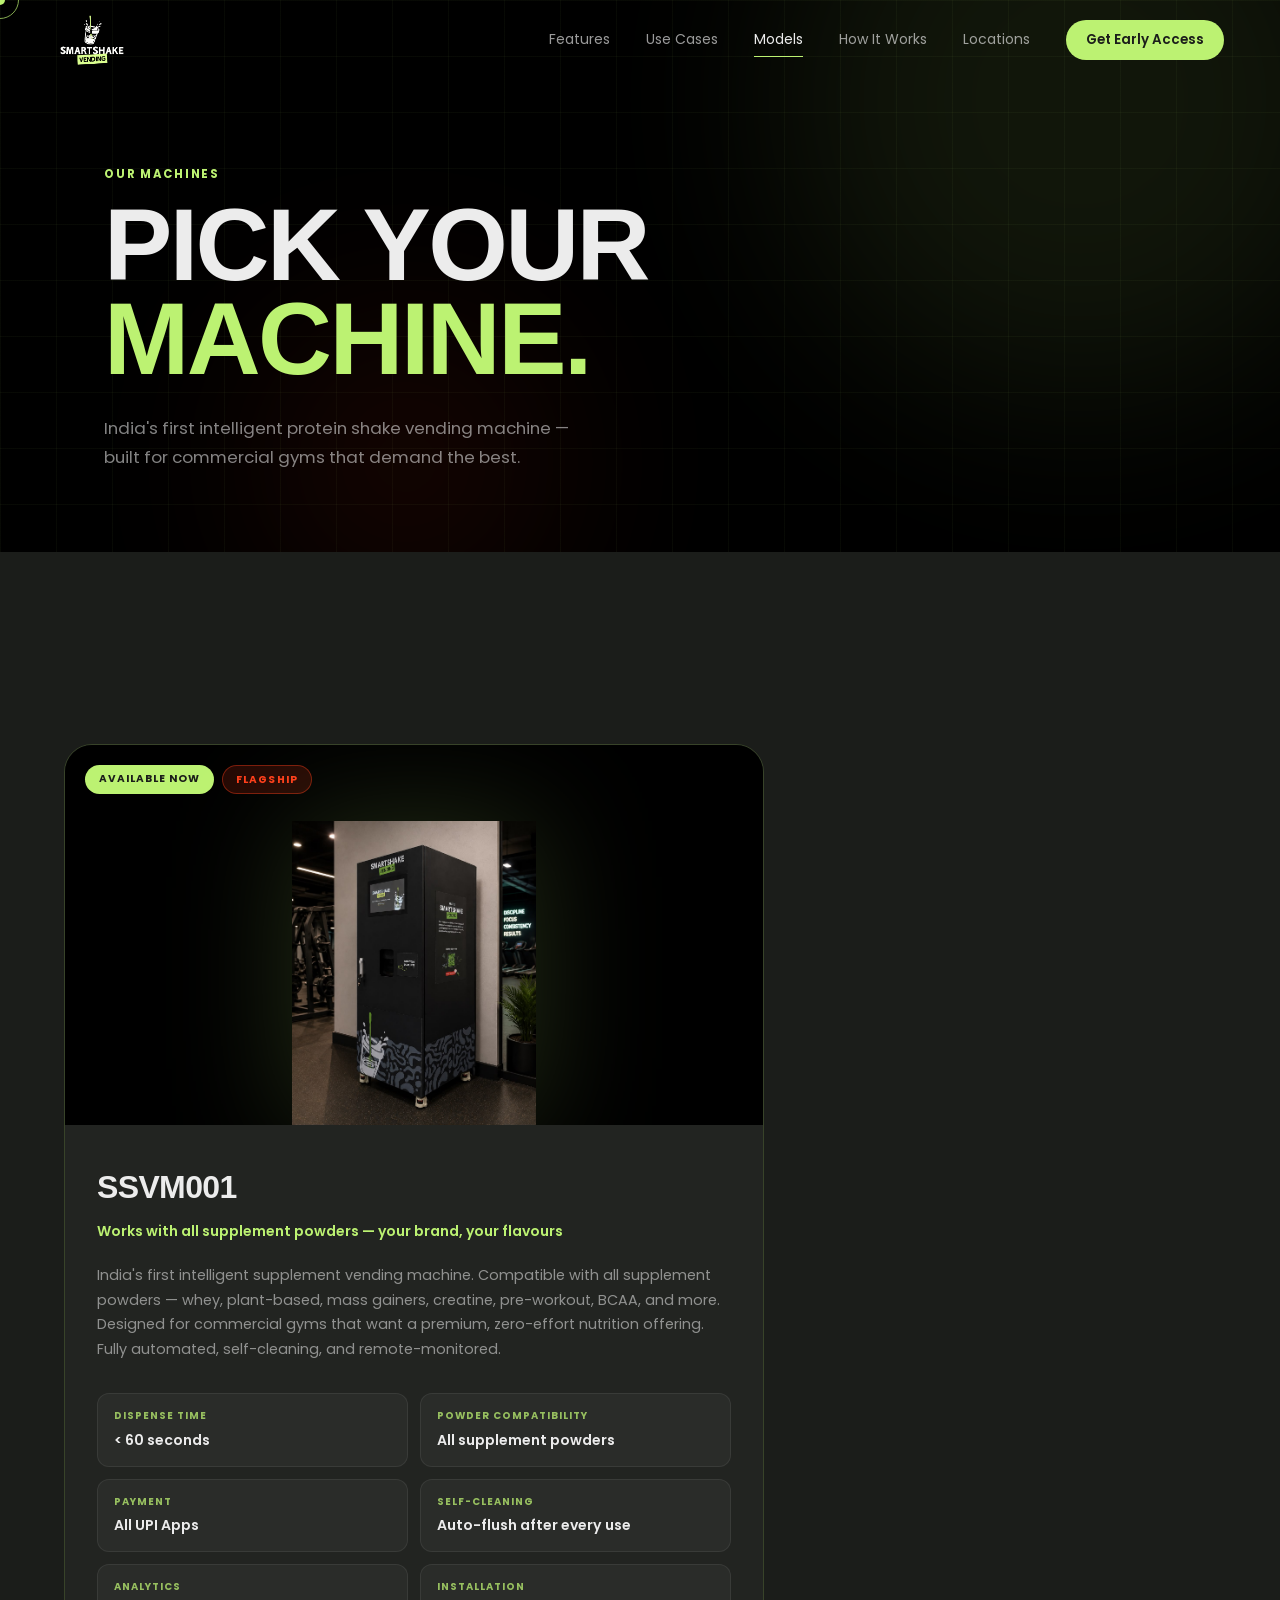
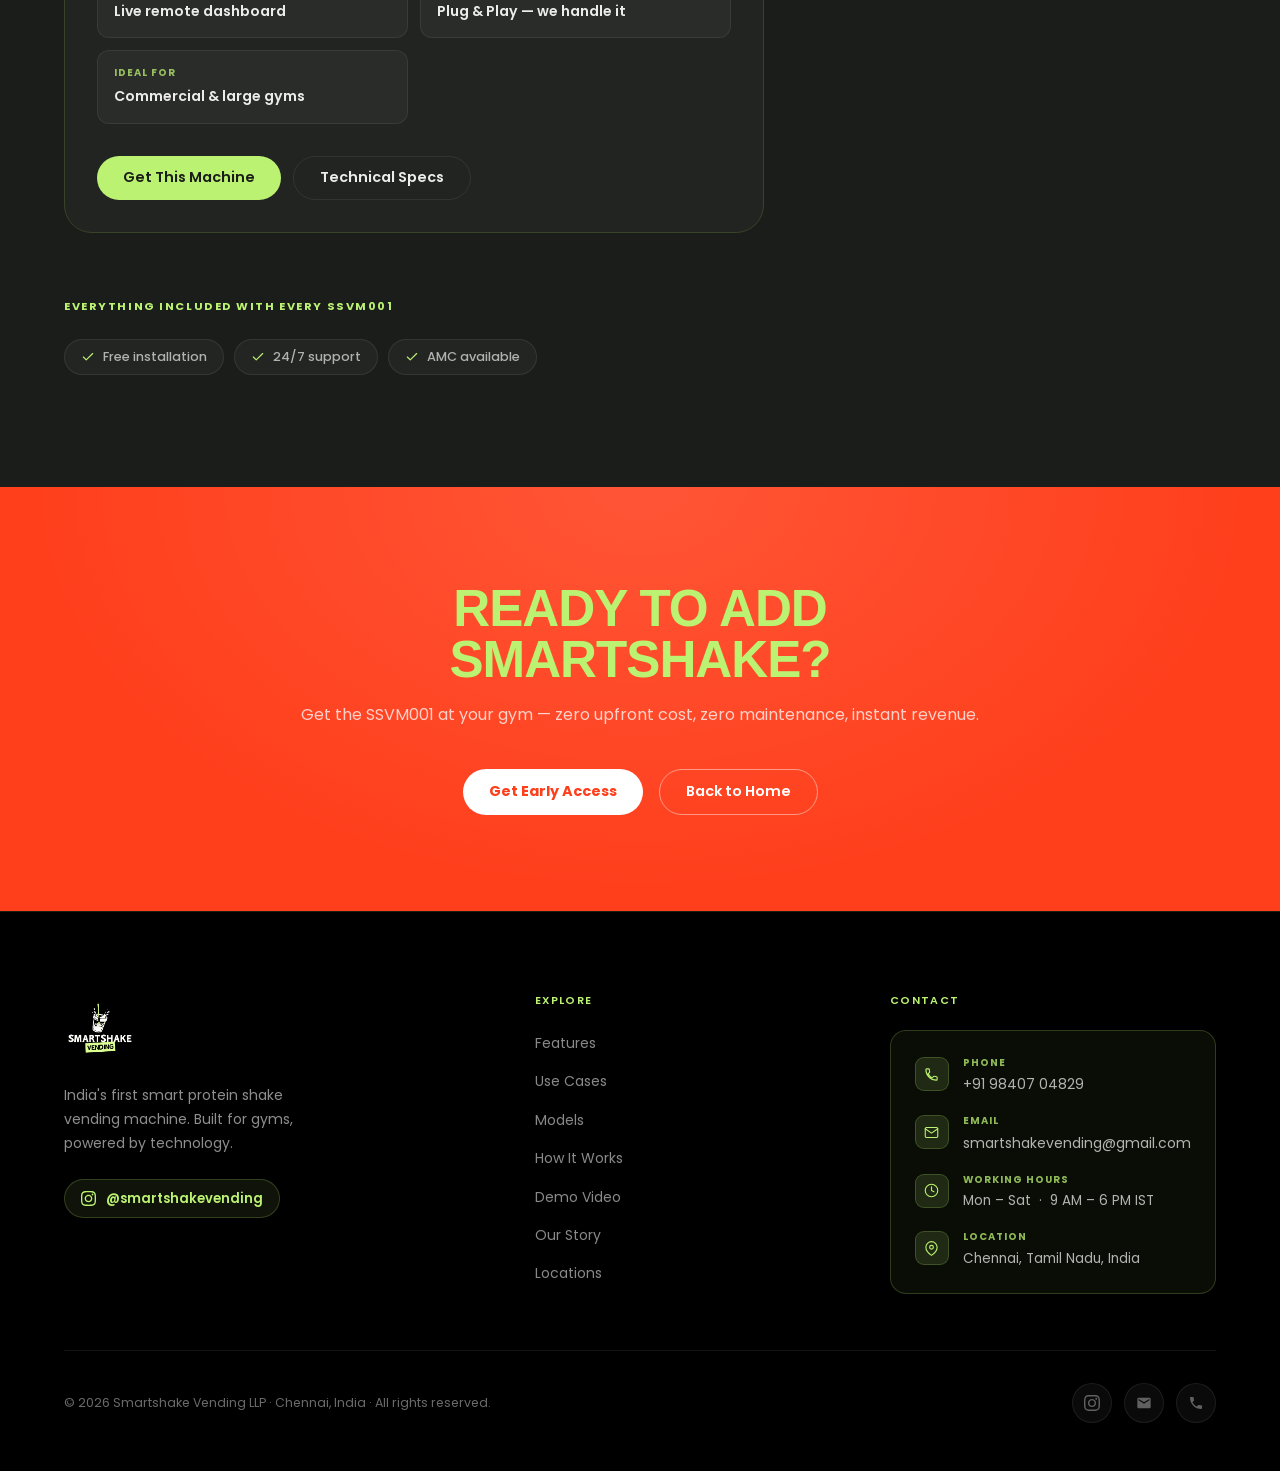
==== commit 0e61d151: "Merge branch 'main' of https://github.com/tejasshreeshanth/Smartshake-Website-July-2026" ====
--- a/models.html
+++ b/models.html
@@ -144,7 +144,7 @@
                   <span class="mc-badge mc-badge-live">Available Now</span>
                   <span class="mc-badge mc-badge-flagship">Flagship</span>
                 </div>
-                <img src="assets/machine.png" alt="SSVM001 Smartshake Vending Machine">
+                <img src="assets/machine.jpeg" alt="SSVM001 Smartshake Vending Machine">
               </div>
               <div class="model-card-body">
                 
